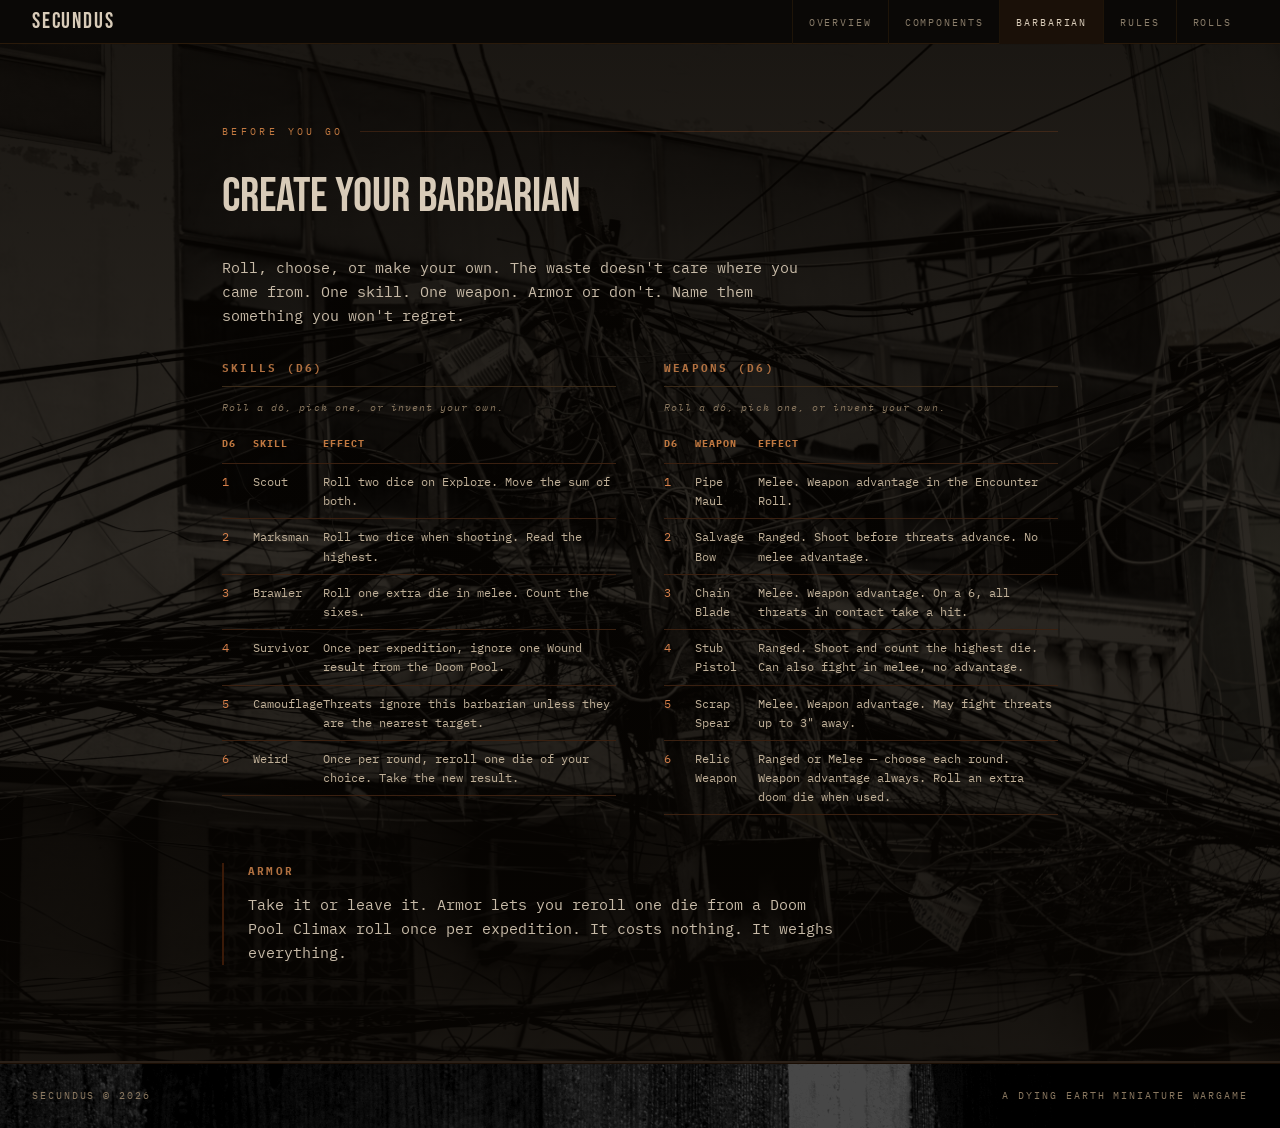
==== barbarian.html @ db655f40 "breakout sections" ====
<!DOCTYPE html>
<html lang="en">
<head>
  <meta charset="UTF-8">
  <meta name="viewport" content="width=device-width, initial-scale=1.0">
  <title>Secundus — Create Your Barbarian</title>
  <link rel="preconnect" href="https://fonts.googleapis.com">
  <link href="https://fonts.googleapis.com/css2?family=UnifrakturMaguntia&family=IBM+Plex+Mono:wght@400;700&family=Bebas+Neue&display=swap" rel="stylesheet">
  <link rel="stylesheet" href="style.css">
</head>
<body>

  <!-- ===================== NAV ===================== -->
  <nav id="main-nav">
    <a href="index.html" class="logo">Secundus</a>
    <button class="nav-toggle" aria-label="Toggle navigation" aria-expanded="false">
      <span></span><span></span><span></span>
    </button>
    <ul>
      <li><a href="index.html#overview">Overview</a></li>
      <li><a href="components.html">Components</a></li>
      <li><a href="barbarian.html" class="nav-active">Barbarian</a></li>
      <li><a href="rules.html">Rules</a></li>
      <li><a href="rolls.html">Rolls</a></li>
    </ul>
  </nav>
  <!-- =================== END NAV =================== -->

  <main>

    <!-- ===================== BARBARIAN ===================== -->
    <section id="barbarian">
      <div class="section-inner">
        <div class="section-label">Before You Go</div>
        <h2>Create Your Barbarian</h2>
        <p>Roll, choose, or make your own. The waste doesn't care where you came from. One skill. One weapon. Armor or don't. Name them something you won't regret.</p>

        <div class="barbarian-tables">

          <div class="barbarian-table-block">
            <h3>Skills (d6)</h3>
            <p class="table-instruction">Roll a d6, pick one, or invent your own.</p>
            <table class="ref-table">
              <thead><tr><th>d6</th><th>Skill</th><th>Effect</th></tr></thead>
              <tbody>
                <tr><td>1</td><td>Scout</td><td>Roll two dice on Explore. Move the sum of both.</td></tr>
                <tr><td>2</td><td>Marksman</td><td>Roll two dice when shooting. Read the highest.</td></tr>
                <tr><td>3</td><td>Brawler</td><td>Roll one extra die in melee. Count the sixes.</td></tr>
                <tr><td>4</td><td>Survivor</td><td>Once per expedition, ignore one Wound result from the Doom Pool.</td></tr>
                <tr><td>5</td><td>Camouflage</td><td>Threats ignore this barbarian unless they are the nearest target.</td></tr>
                <tr><td>6</td><td>Weird</td><td>Once per round, reroll one die of your choice. Take the new result.</td></tr>
              </tbody>
            </table>
          </div>

          <div class="barbarian-table-block">
            <h3>Weapons (d6)</h3>
            <p class="table-instruction">Roll a d6, pick one, or invent your own.</p>
            <table class="ref-table">
              <thead><tr><th>d6</th><th>Weapon</th><th>Effect</th></tr></thead>
              <tbody>
                <tr><td>1</td><td>Pipe Maul</td><td>Melee. Weapon advantage in the Encounter Roll.</td></tr>
                <tr><td>2</td><td>Salvage Bow</td><td>Ranged. Shoot before threats advance. No melee advantage.</td></tr>
                <tr><td>3</td><td>Chain Blade</td><td>Melee. Weapon advantage. On a 6, all threats in contact take a hit.</td></tr>
                <tr><td>4</td><td>Stub Pistol</td><td>Ranged. Shoot and count the highest die. Can also fight in melee, no advantage.</td></tr>
                <tr><td>5</td><td>Scrap Spear</td><td>Melee. Weapon advantage. May fight threats up to 3" away.</td></tr>
                <tr><td>6</td><td>Relic Weapon</td><td>Ranged or Melee — choose each round. Weapon advantage always. Roll an extra doom die when used.</td></tr>
              </tbody>
            </table>
          </div>

        </div>

        <div class="barbarian-armor">
          <h3>Armor</h3>
          <p>Take it or leave it. Armor lets you reroll one die from a Doom Pool Climax roll once per expedition. It costs nothing. It weighs everything.</p>
        </div>

      </div>
    </section>
    <!-- =================== END BARBARIAN =================== -->

  </main>

  <!-- ===================== FOOTER ===================== -->
  <footer>
    <span>Secundus &copy; 2026</span>
    <span>A Dying Earth Miniature Wargame</span>
  </footer>
  <!-- =================== END FOOTER =================== -->

  <script>
  (function () {
    const nav = document.getElementById('main-nav');
    const btn = nav.querySelector('.nav-toggle');
    btn.addEventListener('click', function () {
      const open = nav.classList.toggle('nav-open');
      btn.setAttribute('aria-expanded', open);
    });
    nav.querySelectorAll('a').forEach(function (a) {
      a.addEventListener('click', function () {
        nav.classList.remove('nav-open');
        btn.setAttribute('aria-expanded', 'false');
      });
    });
  })();
  </script>

</body>
</html>
---- style.css ----
*, *::before, *::after { box-sizing: border-box; margin: 0; padding: 0; }

:root {
  --black:  #0c0a08;
  --ash:    #1a1510;
  --parch:  #cfc4b0;
  --dim:    #8a7d6a;
  --rust:   #7a2e12;
  --blood:  #4a0e04;
  --bone:   #d8cbb8;
  --border: 2px solid #2a2018;
  --border-rust: 1px solid #3a2010;
}

html { scroll-behavior: smooth; }

body {
  background: #111008;
  color: var(--bone);
  font-family: 'IBM Plex Mono', monospace;
  font-size: 15px;
  line-height: 1.6;
}

/* ===================== NAV ===================== */
nav {
  position: fixed;
  top: 0;
  left: 0;
  right: 0;
  z-index: 100;
  background: #0a0806;
  color: var(--bone);
  display: flex;
  align-items: center;
  justify-content: space-between;
  padding: 0 2rem;
  height: 44px;
  border-bottom: 1px solid #2a1a0a;
}

nav .logo {
  font-family: 'Bebas Neue', cursive;
  font-size: 1.4rem;
  letter-spacing: 0.08em;
  color: var(--bone);
  text-decoration: none;
}

nav ul {
  list-style: none;
  display: flex;
  gap: 0;
}

nav ul li a {
  display: block;
  padding: 0 1rem;
  height: 44px;
  line-height: 44px;
  color: var(--dim);
  text-decoration: none;
  font-size: 0.65rem;
  letter-spacing: 0.18em;
  text-transform: uppercase;
  border-left: 1px solid #1e1408;
  transition: color 0.15s, background 0.15s;
}

nav ul li a:hover,
nav ul li a.nav-active {
  color: var(--bone);
  background: #1a1008;
}

/* Hamburger button — hidden on desktop */
.nav-toggle {
  display: none;
  flex-direction: column;
  justify-content: center;
  gap: 5px;
  width: 32px;
  height: 44px;
  background: none;
  border: none;
  cursor: pointer;
  padding: 0;
  z-index: 101;
}

.nav-toggle span {
  display: block;
  width: 22px;
  height: 1px;
  background: var(--dim);
  transition: transform 0.2s, opacity 0.2s, background 0.15s;
}

.nav-toggle:hover span { background: var(--bone); }

/* Animate to X when open */
nav.nav-open .nav-toggle span:nth-child(1) { transform: translateY(6px) rotate(45deg); }
nav.nav-open .nav-toggle span:nth-child(2) { opacity: 0; }
nav.nav-open .nav-toggle span:nth-child(3) { transform: translateY(-6px) rotate(-45deg); }

@media (max-width: 700px) {
  .nav-toggle { display: flex; }

  nav ul {
    display: none;
    flex-direction: column;
    position: fixed;
    top: 44px;
    left: 0;
    right: 0;
    background: #0a0806;
    border-bottom: 1px solid #2a1a0a;
    gap: 0;
  }

  nav.nav-open ul { display: flex; }

  nav ul li a {
    height: auto;
    line-height: 1;
    padding: 1rem 2rem;
    border-left: none;
    border-top: 1px solid #1e1408;
    font-size: 0.7rem;
  }
}
/* =================== END NAV =================== */

main { padding-top: 44px; }

section { border-bottom: var(--border); }

.section-inner {
  max-width: 900px;
  margin: 0 auto;
  padding: 5rem 2rem;
}

.section-label {
  font-size: 0.6rem;
  letter-spacing: 0.35em;
  text-transform: uppercase;
  color: var(--rust);
  margin-bottom: 2rem;
  display: flex;
  align-items: center;
  gap: 1rem;
}

.section-label::after {
  content: '';
  flex: 1;
  height: 1px;
  background: var(--rust);
  opacity: 0.3;
}

h2 {
  font-family: 'Bebas Neue', cursive;
  font-size: 3rem;
  font-weight: 400;
  line-height: 1.1;
  margin-bottom: 2rem;
  color: var(--bone);
}

h3 {
  font-size: 0.7rem;
  letter-spacing: 0.2em;
  text-transform: uppercase;
  margin: 2.5rem 0 0.75rem;
  padding-bottom: 0.5rem;
  border-bottom: 1px solid #3a2e20;
  color: #a89070;
}

p {
  max-width: 65ch;
  color: #c8bba8;
  margin-bottom: 1rem;
}

/* ===================== HERO ===================== */
@keyframes ember-pulse {
  0%   { text-shadow: 0 0 8px  rgba(100, 40, 10, 0.4),  0 0 30px rgba(70, 20, 5, 0.15); color: #9a7a58; }
  30%  { text-shadow: 0 0 22px rgba(140, 55, 15, 0.65), 0 0 70px rgba(90, 28, 6, 0.3),  0 0 130px rgba(110,35,8,0.12); color: #b89068; }
  55%  { text-shadow: 0 0 10px rgba(110, 45, 12, 0.45), 0 0 40px rgba(75, 22, 5, 0.2); color: #a07858; }
  80%  { text-shadow: 0 0 30px rgba(160, 65, 18, 0.7),  0 0 90px rgba(100, 32, 7, 0.35), 0 0 160px rgba(120,40,8,0.15); color: #c89a70; }
  100% { text-shadow: 0 0 8px  rgba(100, 40, 10, 0.4),  0 0 30px rgba(70, 20, 5, 0.15); color: #9a7a58; }
}

@keyframes veil-drift {
  0%   { transform: translateX(0)     translateY(0)     scale(1.05); opacity: 0.10; }
  33%  { transform: translateX(-1.5%) translateY(0.8%)  scale(1.08); opacity: 0.18; }
  66%  { transform: translateX(1.0%)  translateY(-0.4%) scale(1.06); opacity: 0.13; }
  100% { transform: translateX(0)     translateY(0)     scale(1.05); opacity: 0.10; }
}

@keyframes horizon-breathe {
  0%, 100% { opacity: 0.5; }
  40%       { opacity: 0.85; }
  70%       { opacity: 0.6; }
}

@keyframes scanline {
  0%   { transform: translateY(-100%); }
  100% { transform: translateY(100vh); }
}

#hero {
  background: #050303;
  color: var(--bone);
  min-height: 100vh;
  display: flex;
  align-items: center;
  position: relative;
  overflow: hidden;
}

/* Background image — grimdark processed */
.hero-bg {
  position: absolute;
  inset: 0;
  background-image: url('brutalisms.jpg');
  background-size: cover;
  background-position: center 30%;
  filter:
    grayscale(0.88)
    contrast(1.35)
    brightness(0.28)
    sepia(0.55);
  z-index: 0;
}

/* Colour tint layer — deep ox-blood */
.hero-bg::after {
  content: '';
  position: absolute;
  inset: 0;
  background: rgba(55, 8, 2, 0.55);
  mix-blend-mode: multiply;
}

/* Hard vignette */
.hero-bg::before {
  content: '';
  position: absolute;
  inset: 0;
  background: radial-gradient(
    ellipse 85% 80% at 42% 38%,
    transparent 30%,
    rgba(3, 1, 1, 0.6) 65%,
    rgba(2, 0, 0, 0.96) 100%
  );
  z-index: 1;
}

/* SVG grain noise overlay */
#hero::after {
  content: '';
  position: absolute;
  inset: -20%;
  background-image: url("data:image/svg+xml,%3Csvg xmlns='http://www.w3.org/2000/svg' width='260' height='260'%3E%3Cfilter id='n'%3E%3CfeTurbulence type='fractalNoise' baseFrequency='0.68' numOctaves='4' stitchTiles='stitch'/%3E%3C/filter%3E%3Crect width='260' height='260' filter='url(%23n)' opacity='1'/%3E%3C/svg%3E");
  background-size: 220px 220px;
  opacity: 0.18;
  pointer-events: none;
  animation: veil-drift 22s ease-in-out infinite;
  z-index: 2;
}

/* Scanline sweep */
#hero .hero-scanline {
  position: absolute;
  left: 0; right: 0;
  height: 120px;
  background: linear-gradient(to bottom,
    transparent 0%,
    rgba(180, 100, 30, 0.04) 40%,
    rgba(180, 100, 30, 0.07) 50%,
    rgba(180, 100, 30, 0.04) 60%,
    transparent 100%);
  pointer-events: none;
  animation: scanline 18s linear infinite;
  z-index: 5;
}

/* Smoldering horizon glow */
.hero-horizon {
  position: absolute;
  bottom: 0;
  left: 0;
  right: 0;
  height: 55%;
  background: radial-gradient(ellipse 75% 60% at 50% 100%,
    rgba(80, 14, 3, 0.85) 0%,
    rgba(40, 6, 1, 0.55) 45%,
    transparent 75%);
  pointer-events: none;
  animation: horizon-breathe 9s ease-in-out infinite;
  z-index: 1;
}

/* Large ghostly II watermark */
#hero .section-inner::before {
  content: 'II';
  position: absolute;
  right: -0.05em;
  top: 50%;
  transform: translateY(-50%);
  font-family: 'Bebas Neue', cursive;
  font-size: 42vw;
  color: transparent;
  -webkit-text-stroke: 1px rgba(140, 80, 30, 0.08);
  line-height: 1;
  pointer-events: none;
  user-select: none;
  z-index: 0;
}

/* Canvas for ash motes + dither */
#hero-canvas {
  position: absolute;
  inset: 0;
  width: 100%;
  height: 100%;
  pointer-events: none;
  image-rendering: pixelated;
  z-index: 3;
}

#hero .section-inner {
  position: relative;
  z-index: 4;
}

#hero .section-label {
  color: rgba(160, 100, 50, 0.7);
  letter-spacing: 0.35em;
}
#hero .section-label::after { background: rgba(140, 80, 30, 0.35); }

#hero h1 {
  font-family: 'Bebas Neue', cursive;
  font-size: clamp(4rem, 14vw, 11rem);
  font-weight: 400;
  line-height: 0.9;
  color: #d4b896;
  margin-bottom: 2rem;
  animation: ember-pulse 11s cubic-bezier(0.45, 0.05, 0.55, 0.95) infinite;
}

#hero .tagline {
  font-size: 0.8rem;
  letter-spacing: 0.2em;
  text-transform: uppercase;
  color: rgba(200, 165, 120, 0.85);
  max-width: 40ch;
  line-height: 2;
}

#hero .meta {
  display: flex;
  gap: 0;
  margin-top: 3rem;
  border: 1px solid rgba(120, 70, 30, 0.4);
  width: fit-content;
  background: rgba(0, 0, 0, 0.35);
}

#hero .meta-item {
  padding: 0.75rem 1.5rem;
  border-right: 1px solid rgba(120, 70, 30, 0.4);
  font-size: 0.65rem;
  letter-spacing: 0.15em;
  text-transform: uppercase;
  color: rgba(190, 155, 110, 0.9);
}

#hero .meta-item:last-child { border-right: none; }

#hero .meta-item strong {
  display: block;
  color: #c8a87a;
  font-size: 1rem;
  letter-spacing: 0;
  margin-bottom: 0.2rem;
}
/* =================== END HERO =================== */

/* ===================== OVERVIEW ===================== */
#overview {
  background: #0e0b08;
  position: relative;
}

#overview::before {
  content: '';
  position: absolute;
  inset: 0;
  background-image: url('1.jpg');
  background-size: cover;
  background-position: center 50%;
  filter: grayscale(0.7) contrast(1.2) brightness(0.5) sepia(0.35);
  z-index: 0;
}

#overview::after {
  content: '';
  position: absolute;
  inset: 0;
  background: linear-gradient(
    to right,
    rgba(8, 5, 2, 0.78) 0%,
    rgba(8, 5, 2, 0.55) 50%,
    rgba(8, 5, 2, 0.72) 100%
  );
  z-index: 1;
}

#overview .section-inner {
  display: grid;
  grid-template-columns: 1fr 1fr;
  gap: 4rem;
  align-items: start;
  position: relative;
  z-index: 2;
}

#overview .overview-left h2 { font-size: 2.5rem; }
#overview .overview-right p { max-width: 100%; }
/* =================== END OVERVIEW =================== */

/* ===================== COMPONENTS ===================== */
#components {
  background: #060402;
  position: relative;
}

#components::before {
  content: '';
  position: absolute;
  inset: 0;
  background-image: url('2.jpg');
  background-size: cover;
  background-position: center 35%;
  filter: grayscale(0.7) contrast(1.2) brightness(0.4) sepia(0.35);
  z-index: 0;
}

#components::after {
  content: '';
  position: absolute;
  inset: 0;
  background: rgba(6, 3, 1, 0.72);
  z-index: 1;
}

#components .section-inner {
  position: relative;
  z-index: 2;
}

#components .section-label { color: #b07848; }
#components .section-label::after { background: #7a4a20; }
#components h2 { color: var(--bone); }
#components h3 { color: #a07850; border-color: #3a2a18; }
#components p { color: #c8bba8; }

.component-grid {
  display: grid;
  grid-template-columns: repeat(3, 1fr);
  gap: 0;
  border: 1px solid #2a1a0a;
  margin-top: 2rem;
}

.component-item {
  padding: 1.5rem;
  border-right: 1px solid #2a1a0a;
  border-bottom: 1px solid #2a1a0a;
}

.component-item:nth-child(3n) { border-right: none; }

.component-item .qty {
  font-size: 2rem;
  font-family: 'Bebas Neue', cursive;
  color: var(--rust);
  display: block;
  line-height: 1;
  margin-bottom: 0.5rem;
}

.component-item .name {
  font-size: 0.65rem;
  letter-spacing: 0.15em;
  text-transform: uppercase;
  color: #a89878;
}
/* =================== END COMPONENTS =================== */

/* ===================== BARBARIAN ===================== */
#barbarian {
  background: #0a0704;
  position: relative;
}

#barbarian::before {
  content: '';
  position: absolute;
  inset: 0;
  background-image: url('6.jpg');
  background-size: cover;
  background-position: center 40%;
  filter: grayscale(0.8) contrast(1.15) brightness(0.38) sepia(0.35);
  z-index: 0;
}

#barbarian::after {
  content: '';
  position: absolute;
  inset: 0;
  background: linear-gradient(
    to bottom,
    rgba(8, 5, 2, 0.82) 0%,
    rgba(8, 5, 2, 0.65) 50%,
    rgba(8, 5, 2, 0.82) 100%
  );
  z-index: 1;
}

#barbarian .section-inner {
  position: relative;
  z-index: 2;
}

#barbarian .section-label { color: #c07840; }
#barbarian .section-label::after { background: #8a4820; }
#barbarian h2 { color: var(--bone); }
#barbarian h3 { color: #b07040; border-color: #3a2a18; }
#barbarian p { color: #c8bba8; }

.table-instruction {
  font-size: 0.65rem;
  letter-spacing: 0.1em;
  color: #8a7860 !important;
  margin-bottom: 0.75rem;
  font-style: italic;
}

.barbarian-tables {
  display: grid;
  grid-template-columns: 1fr 1fr;
  gap: 3rem;
  margin-top: 2rem;
}

.barbarian-table-block h3 {
  margin-top: 0;
}

.barbarian-armor {
  margin-top: 3rem;
  border-left: 2px solid #3a1a08;
  padding-left: 1.5rem;
}

.barbarian-armor h3 {
  margin-top: 0;
  border: none;
  padding: 0;
}

@media (max-width: 700px) {
  .barbarian-tables { grid-template-columns: 1fr; }
}
/* =================== END BARBARIAN =================== */

/* ===================== RULES ===================== */
#rules {
  background: #080604;
  position: relative;
}

#rules::before {
  content: '';
  position: absolute;
  inset: 0;
  background-image: url('3.jpg');
  background-size: cover;
  background-position: center 50%;
  filter: grayscale(0.5) contrast(1.2) brightness(0.38) sepia(0.2);
  z-index: 0;
}

#rules::after {
  content: '';
  position: absolute;
  inset: 0;
  background: linear-gradient(
    to bottom,
    rgba(6, 4, 2, 0.80) 0%,
    rgba(6, 4, 2, 0.60) 40%,
    rgba(6, 4, 2, 0.80) 100%
  );
  z-index: 1;
}

#rules .section-inner {
  position: relative;
  z-index: 2;
}

#rules .rule-block {
  border-left: 2px solid #3a1a08;
  padding-left: 1.5rem;
  margin-bottom: 2rem;
}

#rules .rule-block h3 {
  border: none;
  margin-top: 0;
  font-size: 0.7rem;
  letter-spacing: 0.2em;
  margin-bottom: 0.5rem;
  padding: 0;
  color: #c87840;
}

#rules .rule-block p { max-width: 100%; }

.roll-link {
  display: inline-block;
  margin-top: 0.5rem;
  font-size: 0.6rem;
  letter-spacing: 0.2em;
  text-transform: uppercase;
  color: #c87840;
  text-decoration: none;
  border-bottom: 1px solid #3a1a08;
  padding-bottom: 1px;
  transition: color 0.15s, border-color 0.15s;
}

.roll-link:hover {
  color: var(--bone);
  border-color: #8a4820;
}

.roll-note .roll-link,
.roll-when .roll-link {
  font-size: inherit;
  letter-spacing: inherit;
  text-transform: none;
  color: #c87840;
  border-bottom-color: #3a1a08;
}

.roll-note .roll-link:hover,
.roll-when .roll-link:hover {
  color: var(--bone);
  border-bottom-color: #8a4820;
}
/* =================== END RULES =================== */

/* ===================== QUICK REFERENCE ===================== */
#quickref {
  background: #060402;
  border-top: 1px solid #3a1a08;
  position: relative;
}

#quickref::before {
  content: '';
  position: absolute;
  inset: 0;
  background-image: url('4.jpg');
  background-size: cover;
  background-position: center 50%;
  filter: grayscale(0.8) contrast(1.15) brightness(0.4) sepia(0.3);
  z-index: 0;
}

#quickref::after {
  content: '';
  position: absolute;
  inset: 0;
  background: rgba(5, 3, 1, 0.75);
  z-index: 1;
}

#quickref .section-inner {
  position: relative;
  z-index: 2;
}

#quickref .section-label { color: #c07840; }
#quickref .section-label::after { background: #8a4820; opacity: 1; }
#quickref h2 { color: var(--bone); }
#quickref h3 { color: #b87040; border-color: #3a2010; }
#quickref p { color: #c8bba8; }

.ref-grid {
  display: grid;
  grid-template-columns: 1fr 1fr;
  gap: 3rem;
  margin-top: 2rem;
}

.ref-table {
  width: 100%;
  border-collapse: collapse;
  font-size: 0.75rem;
}

.ref-table th, .ref-table td {
  padding: 0.5rem 0;
  text-align: left;
  border-bottom: 1px solid #3a2010;
  vertical-align: top;
  color: #c0b098;
}

.ref-table th {
  letter-spacing: 0.1em;
  text-transform: uppercase;
  font-size: 0.6rem;
  color: #c07840;
  padding-bottom: 0.75rem;
}

.ref-table td:first-child {
  color: #d8804a;
  padding-right: 1.5rem;
  white-space: nowrap;
}
/* =================== END QUICK REFERENCE =================== */

/* ===================== FOOTER ===================== */
footer {
  position: relative;
  color: #8a7860;
  padding: 1.5rem 2rem;
  font-size: 0.6rem;
  letter-spacing: 0.2em;
  text-transform: uppercase;
  display: flex;
  justify-content: space-between;
  align-items: center;
  border-top: 1px solid #1a0e04;
  overflow: hidden;
}

footer::before {
  content: '';
  position: absolute;
  inset: 0;
  background-image: url('5.jpg');
  background-size: cover;
  background-position: center 60%;
  filter: grayscale(1) contrast(1.3) brightness(0.28);
  z-index: 0;
}

footer span {
  position: relative;
  z-index: 1;
}
/* =================== END FOOTER =================== */

/* ===================== ROLLS ENCYCLOPEDIA ===================== */
#rolls-hero {
  background: #080503;
  position: relative;
  border-bottom: var(--border);
}

#rolls-hero::before {
  content: '';
  position: absolute;
  inset: 0;
  background-image: url('6.jpg');
  background-size: cover;
  background-position: center 30%;
  filter: grayscale(0.75) contrast(1.15) brightness(0.35) sepia(0.3);
  z-index: 0;
}

#rolls-hero::after {
  content: '';
  position: absolute;
  inset: 0;
  background: linear-gradient(
    to bottom,
    rgba(6, 4, 2, 0.85) 0%,
    rgba(6, 4, 2, 0.60) 60%,
    rgba(6, 4, 2, 0.85) 100%
  );
  z-index: 1;
}

#rolls-hero .section-inner {
  position: relative;
  z-index: 2;
  padding: 4rem 2rem;
}

#rolls-hero .section-label { color: #c07840; }
#rolls-hero .section-label::after { background: #8a4820; }
#rolls-hero h2 { color: var(--bone); margin-bottom: 1rem; }
#rolls-hero p { color: #c8bba8; }

/* Roll entries container */
#roll-entries {
  background: #0a0704;
  position: relative;
}

#roll-entries::before {
  content: '';
  position: absolute;
  inset: 0;
  background-image: url('4.jpg');
  background-size: cover;
  background-position: center 50%;
  filter: grayscale(0.85) contrast(1.1) brightness(0.2) sepia(0.3);
  z-index: 0;
}

#roll-entries::after {
  content: '';
  position: absolute;
  inset: 0;
  background: rgba(6, 4, 1, 0.88);
  z-index: 1;
}

#roll-entries .section-inner {
  position: relative;
  z-index: 2;
  max-width: 900px;
  margin: 0 auto;
  padding: 4rem 2rem;
  display: flex;
  flex-direction: column;
  gap: 0;
}

/* Individual roll entry card */
.roll-entry {
  border: 1px solid #2a1a0a;
  border-bottom: none;
  background: rgba(8, 5, 2, 0.6);
}

.roll-entry:last-child {
  border-bottom: 1px solid #2a1a0a;
}

.roll-entry-header {
  padding: 1.5rem 2rem 1.25rem;
  border-bottom: 1px solid #2a1a0a;
  display: flex;
  align-items: baseline;
  gap: 1.25rem;
  flex-wrap: wrap;
}

.roll-phase-tag {
  font-size: 0.55rem;
  letter-spacing: 0.25em;
  text-transform: uppercase;
  color: #d8804a;
  border: 1px solid #3a1a08;
  padding: 0.25rem 0.6rem;
  white-space: nowrap;
  flex-shrink: 0;
}

.roll-name {
  font-family: 'Bebas Neue', cursive;
  font-size: 1.8rem;
  font-weight: 400;
  color: var(--bone);
  line-height: 1;
  margin: 0;
}

.roll-when {
  font-size: 0.6rem;
  letter-spacing: 0.1em;
  color: #7a6a55;
  font-style: italic;
  flex-basis: 100%;
  margin-top: -0.5rem;
}

.roll-entry-body {
  padding: 1.5rem 2rem 2rem;
  display: flex;
  flex-direction: column;
  gap: 1.5rem;
}

.roll-dice-block,
.roll-result-block {
  display: flex;
  flex-direction: column;
  gap: 0.75rem;
}

.roll-dice-label {
  font-size: 0.58rem;
  letter-spacing: 0.28em;
  text-transform: uppercase;
  color: #c07840;
  padding-bottom: 0.5rem;
  border-bottom: 1px solid #2a1a0a;
}

.roll-dice-list {
  list-style: none;
  display: flex;
  flex-direction: column;
  gap: 0.5rem;
  padding: 0;
  margin: 0;
}

.roll-dice-list li {
  font-size: 0.75rem;
  color: #c0b098;
  display: flex;
  align-items: baseline;
  gap: 0.6rem;
  line-height: 1.5;
}

/* Dice tag pills */
.dice-tag {
  display: inline-block;
  font-size: 0.52rem;
  letter-spacing: 0.15em;
  text-transform: uppercase;
  padding: 0.15rem 0.5rem;
  white-space: nowrap;
  flex-shrink: 0;
}

.dice-tag.always  { background: #1e1208; color: #c8a070; border: 1px solid #3a2010; }
.dice-tag.skill   { background: #0e1408; color: #80a060; border: 1px solid #203010; }
.dice-tag.doom    { background: #1e0808; color: #c05040; border: 1px solid #3a1010; }
.dice-tag.wound   { background: #1a0a0a; color: #a04040; border: 1px solid #3a1010; }

.roll-result-block p {
  font-size: 0.8rem;
  color: #c0b098;
  max-width: 100%;
  margin: 0;
}

.roll-result-block strong {
  color: var(--bone);
}

.roll-result-block .ref-table {
  margin-top: 0.25rem;
}

.roll-note {
  font-size: 0.7rem;
  color: #7a6a55;
  font-style: italic;
  border-left: 2px solid #3a1a08;
  padding-left: 1rem;
  line-height: 1.7;
}

@media (max-width: 700px) {
  .roll-entry-header { gap: 0.75rem; }
  .roll-name { font-size: 1.5rem; }
  .roll-entry-body { padding: 1.25rem 1.25rem 1.5rem; }
  .roll-entry-header { padding: 1.25rem 1.25rem 1rem; }
}
/* =================== END ROLLS ENCYCLOPEDIA =================== */

/* ===================== RULES FLOWCHART ===================== */
#rules-hero {
  background: #080604;
  position: relative;
  border-bottom: var(--border);
}

#rules-hero::before {
  content: '';
  position: absolute;
  inset: 0;
  background-image: url('3.jpg');
  background-size: cover;
  background-position: center 50%;
  filter: grayscale(0.5) contrast(1.2) brightness(0.38) sepia(0.2);
  z-index: 0;
}

#rules-hero::after {
  content: '';
  position: absolute;
  inset: 0;
  background: linear-gradient(to bottom, rgba(6,4,2,0.85) 0%, rgba(6,4,2,0.6) 60%, rgba(6,4,2,0.85) 100%);
  z-index: 1;
}

#rules-hero .section-inner {
  position: relative;
  z-index: 2;
  padding: 4rem 2rem;
}

#rules-hero .section-label { color: #c07840; }
#rules-hero .section-label::after { background: #8a4820; }
#rules-hero h2 { color: var(--bone); margin-bottom: 1rem; }
#rules-hero p { color: #c8bba8; }

/* Flow section */
#rules-flow {
  background: #0a0704;
  position: relative;
}

#rules-flow::before {
  content: '';
  position: absolute;
  inset: 0;
  background-image: url('3.jpg');
  background-size: cover;
  background-position: center 70%;
  filter: grayscale(0.6) contrast(1.1) brightness(0.22) sepia(0.2);
  z-index: 0;
}

#rules-flow::after {
  content: '';
  position: absolute;
  inset: 0;
  background: rgba(6, 4, 1, 0.88);
  z-index: 1;
}

#rules-flow .section-inner {
  position: relative;
  z-index: 2;
  display: flex;
  flex-direction: column;
  align-items: stretch;
  padding: 3rem 2rem;
  max-width: 700px;
}

/* Flow start/end caps */
.flow-start,
.flow-loop {
  text-align: center;
  font-size: 0.65rem;
  letter-spacing: 0.15em;
  text-transform: uppercase;
  color: #7a6a55;
  border: 1px solid #2a1a0a;
  padding: 0.75rem 1.5rem;
  background: rgba(6, 4, 1, 0.7);
}

.flow-loop {
  color: #c8bba8;
  border-color: #3a1a08;
}

.flow-loop strong { color: var(--bone); }

/* Connector arrow */
.flow-arrow {
  text-align: center;
  color: #3a2010;
  font-size: 1.2rem;
  line-height: 1;
  padding: 0.1rem 0;
  user-select: none;
}

/* Phase card */
.flow-phase {
  border: 1px solid #2a1a0a;
  background: rgba(8, 5, 2, 0.75);
  display: flex;
  flex-direction: column;
}

.flow-phase--climax {
  border-color: #5a1a08;
  background: rgba(20, 5, 2, 0.85);
}

.flow-phase-header {
  display: flex;
  align-items: baseline;
  gap: 1rem;
  padding: 1rem 1.5rem 0.85rem;
  border-bottom: 1px solid #2a1a0a;
  flex-wrap: wrap;
}

.flow-phase--climax .flow-phase-header {
  border-color: #4a1a08;
}

.flow-phase-num {
  font-family: 'Bebas Neue', cursive;
  font-size: 1.6rem;
  color: #d8804a;
  line-height: 1;
  flex-shrink: 0;
}

.flow-phase--climax .flow-phase-num {
  color: #e85030;
}

.flow-phase-title {
  font-family: 'Bebas Neue', cursive;
  font-size: 1.4rem;
  color: var(--bone);
  line-height: 1;
}

.flow-phase-who {
  font-size: 0.58rem;
  letter-spacing: 0.12em;
  color: #7a6a55;
  font-style: italic;
  flex-basis: 100%;
  margin-top: -0.25rem;
}

.flow-phase-body {
  padding: 1rem 1.5rem 0.5rem;
  display: flex;
  flex-direction: column;
  gap: 0.75rem;
}

.flow-phase-body p {
  font-size: 0.78rem;
  color: #c0b098;
  max-width: 100%;
  margin: 0;
}

.flow-phase-body strong { color: var(--bone); }

.flow-phase > .roll-link {
  margin: 0 1.5rem 1rem;
  align-self: flex-start;
}

/* Outcome pills */
.flow-outcomes {
  display: flex;
  flex-direction: column;
  gap: 0.3rem;
}

.flow-outcome {
  font-size: 0.65rem;
  letter-spacing: 0.08em;
  padding: 0.3rem 0.75rem;
  border-left: 2px solid;
}

.flow-outcome.good    { color: #80a868; border-color: #406030; background: rgba(30, 50, 15, 0.4); }
.flow-outcome.mixed   { color: #c8a050; border-color: #6a5020; background: rgba(40, 30, 5, 0.4); }
.flow-outcome.bad     { color: #c05040; border-color: #5a1808; background: rgba(40, 10, 5, 0.4); }
.flow-outcome.neutral { color: #8a7a65; border-color: #3a2a18; background: rgba(20, 15, 8, 0.4); }

/* Rules notes section */
#rules-notes {
  background: #080604;
  position: relative;
}

#rules-notes::before {
  content: '';
  position: absolute;
  inset: 0;
  background-image: url('4.jpg');
  background-size: cover;
  background-position: center 50%;
  filter: grayscale(0.8) contrast(1.15) brightness(0.25) sepia(0.3);
  z-index: 0;
}

#rules-notes::after {
  content: '';
  position: absolute;
  inset: 0;
  background: rgba(5, 3, 1, 0.82);
  z-index: 1;
}

#rules-notes .section-inner {
  position: relative;
  z-index: 2;
}

.rules-note-grid {
  display: grid;
  grid-template-columns: 1fr 1fr;
  gap: 2.5rem 3rem;
  margin-top: 1rem;
}

.rules-note-block h3 {
  margin-top: 0;
  color: #b07040;
  border-color: #3a2010;
}

.rules-note-block p {
  max-width: 100%;
  color: #c8bba8;
  font-size: 0.78rem;
}

.rules-note-block .roll-link {
  margin-top: 0.5rem;
}

@media (max-width: 700px) {
  .rules-note-grid { grid-template-columns: 1fr; gap: 2rem; }
  .flow-phase-header { gap: 0.6rem; }
  .flow-phase-body { padding: 0.75rem 1rem 0.5rem; }
  .flow-phase > .roll-link { margin: 0 1rem 0.75rem; }
  .flow-phase-header { padding: 0.75rem 1rem 0.7rem; }
}
/* =================== END RULES FLOWCHART =================== */

@media (max-width: 700px) {
  #overview .section-inner { grid-template-columns: 1fr; gap: 2rem; }
  .component-grid { grid-template-columns: 1fr 1fr; }
  .component-item:nth-child(3n) { border-right: 1px solid #2a1a0a; }
  .component-item:nth-child(2n) { border-right: none; }
  .ref-grid { grid-template-columns: 1fr; }
  h2 { font-size: 2.2rem; }
}
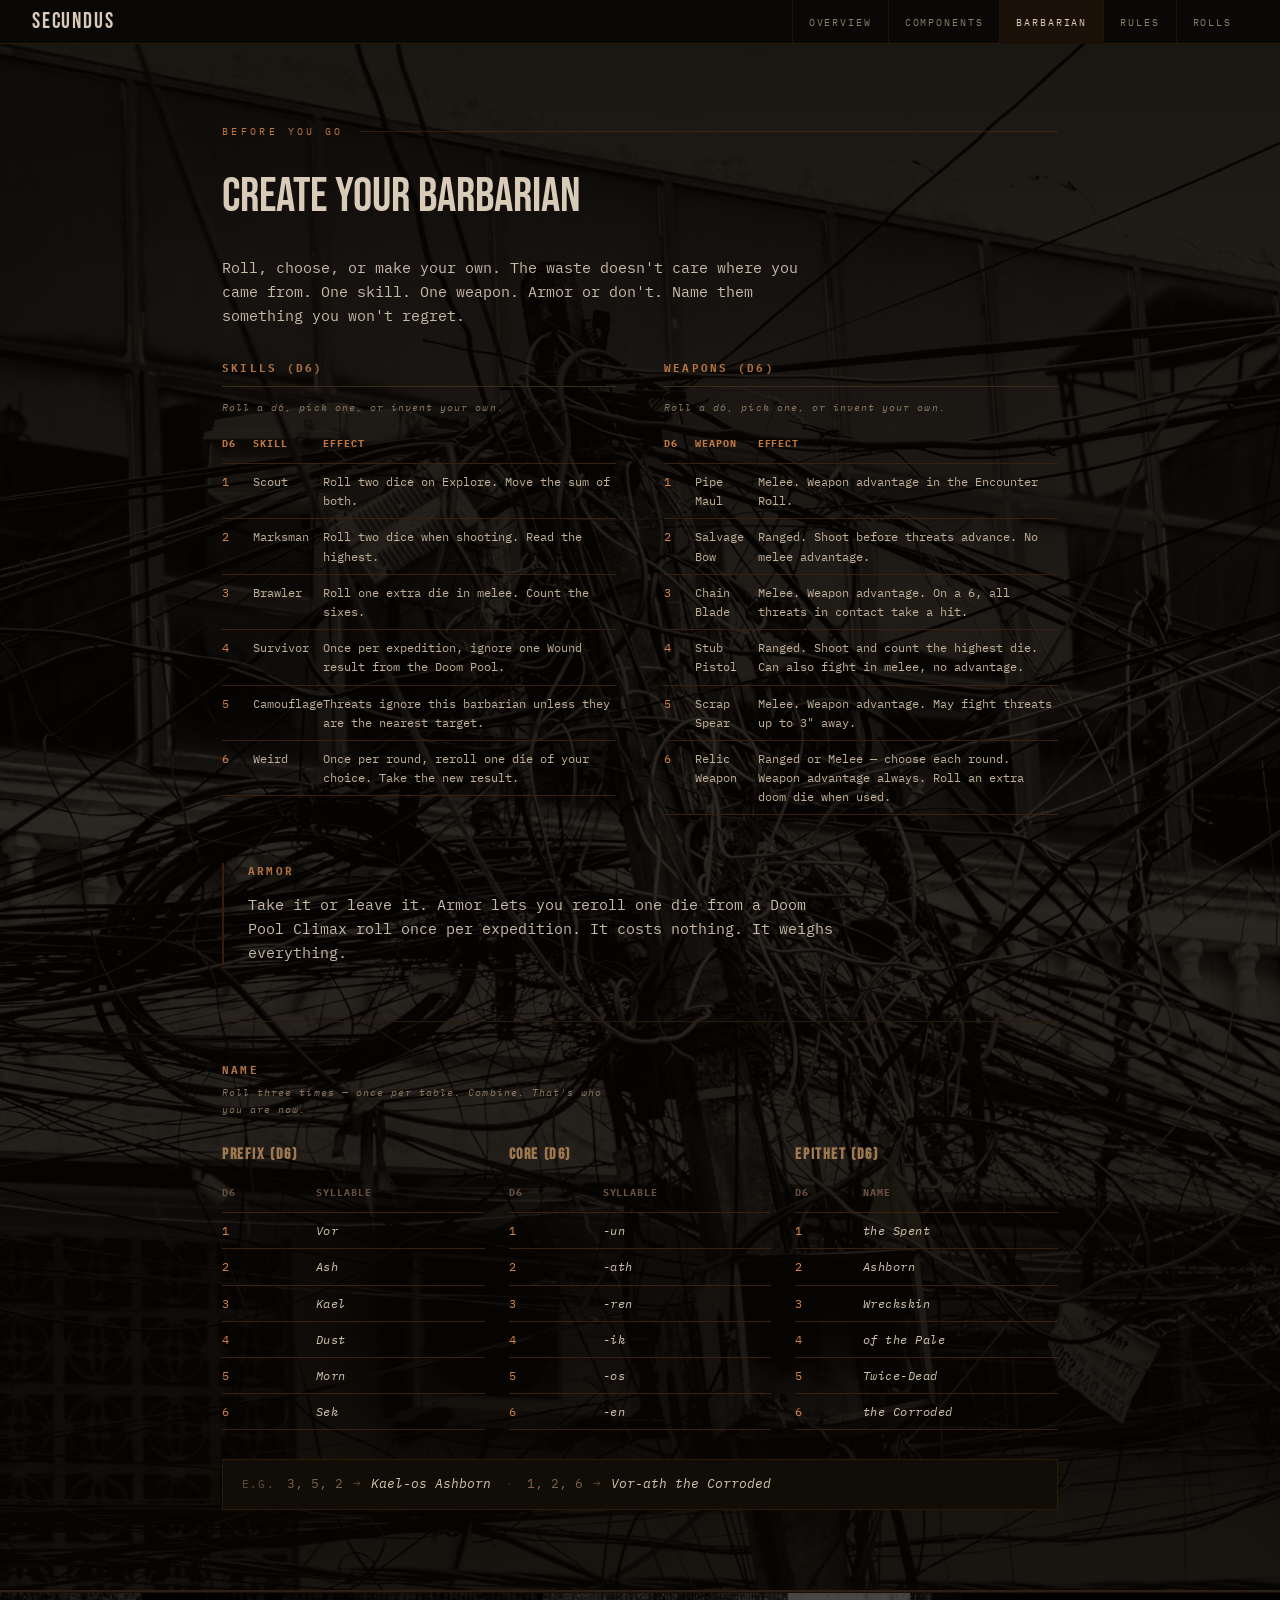
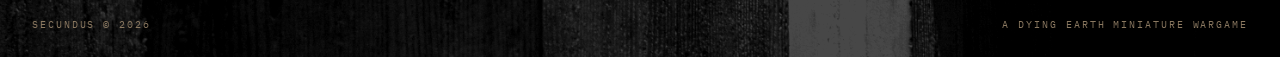
==== commit 0f243e0e: "name gen" ====
--- a/barbarian.html
+++ b/barbarian.html
@@ -76,6 +76,74 @@
           <p>Take it or leave it. Armor lets you reroll one die from a Doom Pool Climax roll once per expedition. It costs nothing. It weighs everything.</p>
         </div>
 
+        <!-- ===================== NAME GENERATOR ===================== -->
+        <div class="name-generator">
+          <h3>Name</h3>
+          <p class="table-instruction">Roll three times — once per table. Combine. That's who you are now.</p>
+
+          <div class="name-tables">
+
+            <div class="name-table-block">
+              <h4>Prefix (d6)</h4>
+              <table class="ref-table">
+                <thead><tr><th>d6</th><th>Syllable</th></tr></thead>
+                <tbody>
+                  <tr><td>1</td><td>Vor</td></tr>
+                  <tr><td>2</td><td>Ash</td></tr>
+                  <tr><td>3</td><td>Kael</td></tr>
+                  <tr><td>4</td><td>Dust</td></tr>
+                  <tr><td>5</td><td>Morn</td></tr>
+                  <tr><td>6</td><td>Sek</td></tr>
+                </tbody>
+              </table>
+            </div>
+
+            <div class="name-table-block">
+              <h4>Core (d6)</h4>
+              <table class="ref-table">
+                <thead><tr><th>d6</th><th>Syllable</th></tr></thead>
+                <tbody>
+                  <tr><td>1</td><td>-un</td></tr>
+                  <tr><td>2</td><td>-ath</td></tr>
+                  <tr><td>3</td><td>-ren</td></tr>
+                  <tr><td>4</td><td>-ik</td></tr>
+                  <tr><td>5</td><td>-os</td></tr>
+                  <tr><td>6</td><td>-en</td></tr>
+                </tbody>
+              </table>
+            </div>
+
+            <div class="name-table-block">
+              <h4>Epithet (d6)</h4>
+              <table class="ref-table">
+                <thead><tr><th>d6</th><th>Name</th></tr></thead>
+                <tbody>
+                  <tr><td>1</td><td>the Spent</td></tr>
+                  <tr><td>2</td><td>Ashborn</td></tr>
+                  <tr><td>3</td><td>Wreckskin</td></tr>
+                  <tr><td>4</td><td>of the Pale</td></tr>
+                  <tr><td>5</td><td>Twice-Dead</td></tr>
+                  <tr><td>6</td><td>the Corroded</td></tr>
+                </tbody>
+              </table>
+            </div>
+
+          </div>
+
+          <div class="name-example">
+            <span class="name-example-label">e.g.</span>
+            <span class="name-example-roll">3, 5, 2</span>
+            <span class="name-example-arrow">→</span>
+            <span class="name-example-result">Kael-os Ashborn</span>
+            <span class="name-example-sep">·</span>
+            <span class="name-example-roll">1, 2, 6</span>
+            <span class="name-example-arrow">→</span>
+            <span class="name-example-result">Vor-ath the Corroded</span>
+          </div>
+
+        </div>
+        <!-- =================== END NAME GENERATOR =================== -->
+
       </div>
     </section>
     <!-- =================== END BARBARIAN =================== -->
--- a/style.css
+++ b/style.css
@@ -576,8 +576,87 @@
   padding: 0;
 }
 
+/* --- Name Generator --- */
+.name-generator {
+  margin-top: 3.5rem;
+  padding-top: 2.5rem;
+  border-top: 1px solid #2a1a0a;
+}
+
+.name-generator h3 {
+  border: none;
+  padding: 0;
+  margin-top: 0;
+  margin-bottom: 0.25rem;
+}
+
+.name-tables {
+  display: grid;
+  grid-template-columns: repeat(3, 1fr);
+  gap: 1.5rem;
+  margin-top: 1.5rem;
+}
+
+.name-table-block h4 {
+  font-family: 'Bebas Neue', sans-serif;
+  font-size: 1rem;
+  letter-spacing: 0.1em;
+  color: #a07850;
+  margin: 0 0 0.6rem 0;
+  padding: 0;
+  border: none;
+  text-transform: uppercase;
+}
+
+.name-table-block .ref-table th { color: #6a5040; }
+.name-table-block .ref-table td:last-child {
+  font-style: italic;
+  color: #d0c4b0;
+  letter-spacing: 0.04em;
+}
+
+.name-example {
+  display: flex;
+  flex-wrap: wrap;
+  align-items: center;
+  gap: 0.4rem 0.6rem;
+  margin-top: 1.8rem;
+  padding: 0.9rem 1.2rem;
+  background: #100c06;
+  border: 1px solid #2a1a0a;
+  font-family: 'IBM Plex Mono', monospace;
+  font-size: 0.8rem;
+}
+
+.name-example-label {
+  color: #5a4a38;
+  text-transform: uppercase;
+  letter-spacing: 0.1em;
+  font-size: 0.7rem;
+  margin-right: 0.2rem;
+}
+
+.name-example-roll {
+  color: #806050;
+}
+
+.name-example-arrow {
+  color: #5a4030;
+}
+
+.name-example-result {
+  color: #d4c8b0;
+  font-style: italic;
+}
+
+.name-example-sep {
+  color: #3a2a1a;
+  margin: 0 0.3rem;
+}
+
 @media (max-width: 700px) {
   .barbarian-tables { grid-template-columns: 1fr; }
+  .name-tables { grid-template-columns: 1fr; gap: 1.2rem; }
 }
 /* =================== END BARBARIAN =================== */
 
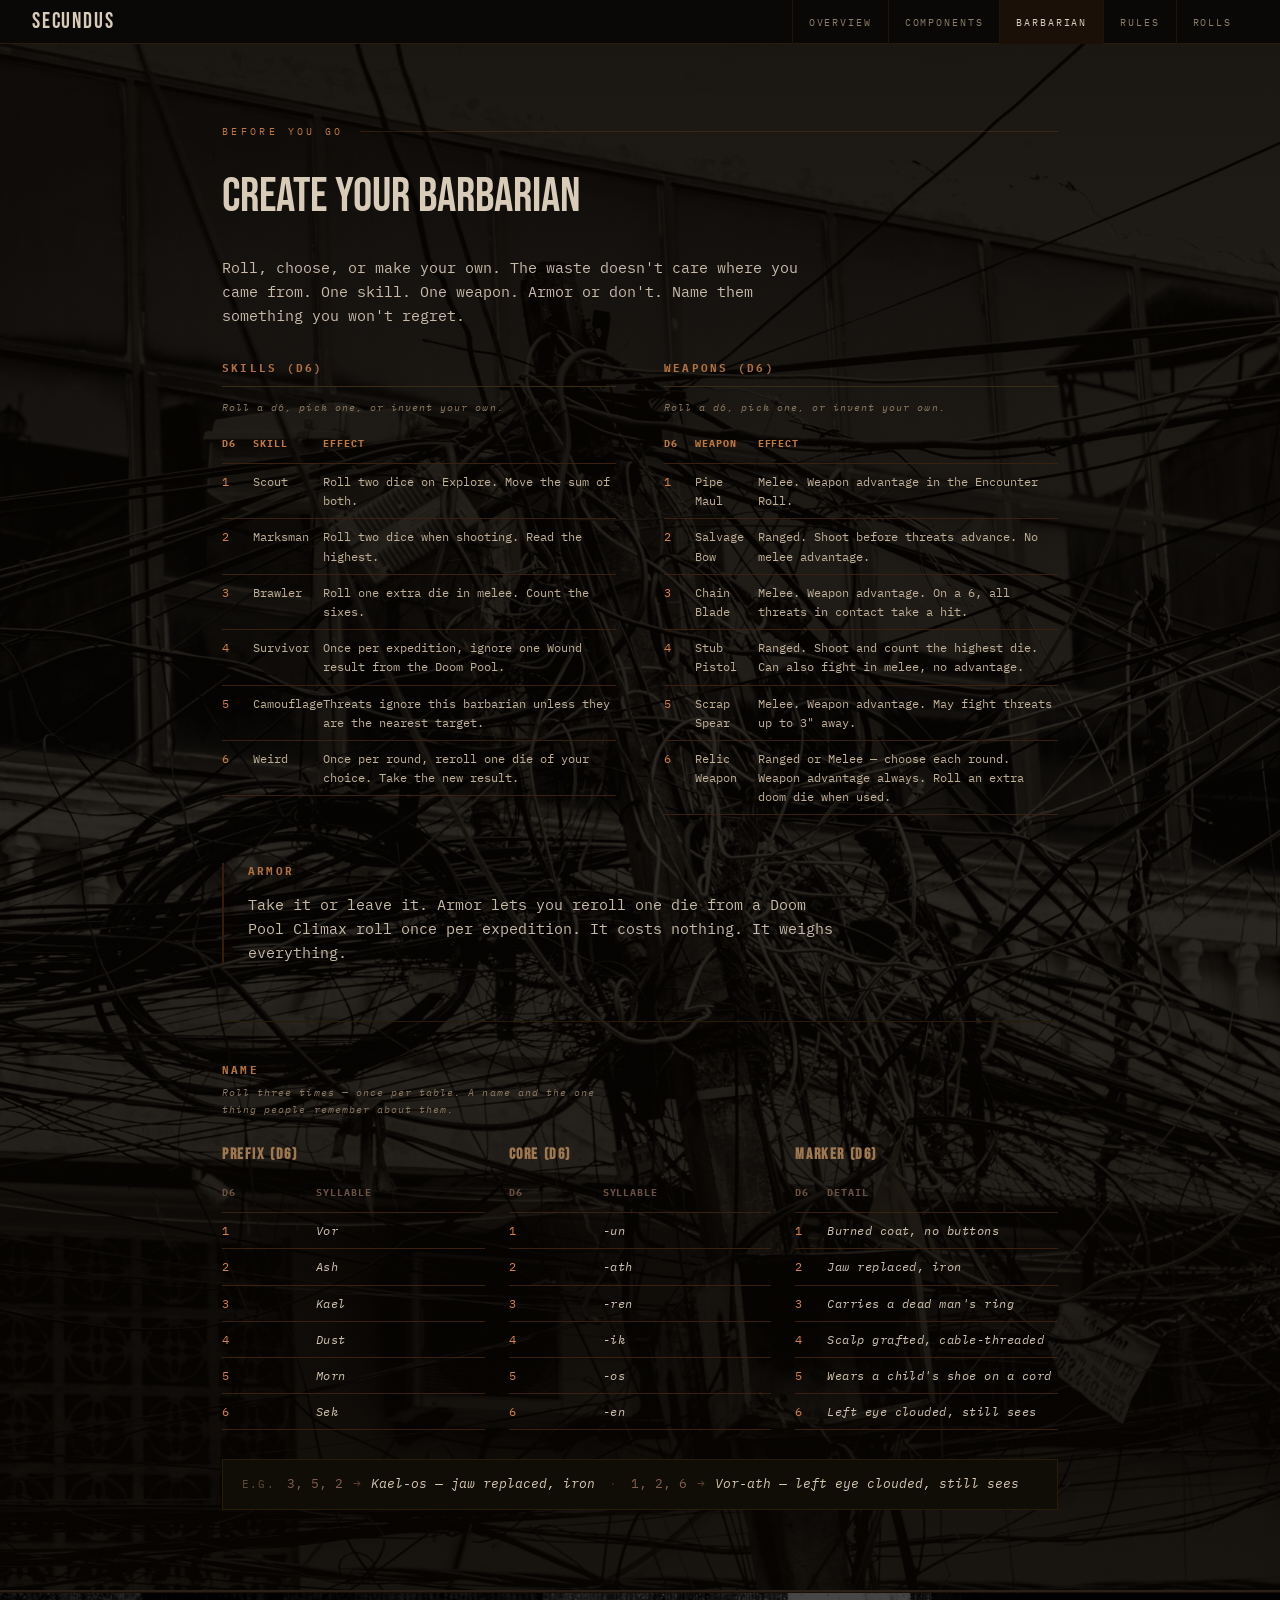
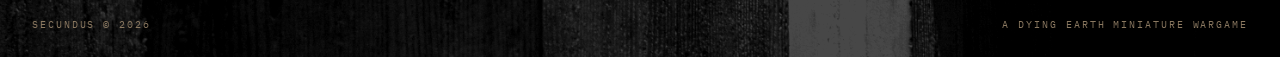
==== commit e5eaf847: "discriptors" ====
--- a/barbarian.html
+++ b/barbarian.html
@@ -79,7 +79,7 @@
         <!-- ===================== NAME GENERATOR ===================== -->
         <div class="name-generator">
           <h3>Name</h3>
-          <p class="table-instruction">Roll three times — once per table. Combine. That's who you are now.</p>
+          <p class="table-instruction">Roll three times — once per table. A name and the one thing people remember about them.</p>
 
           <div class="name-tables">
 
@@ -114,16 +114,16 @@
             </div>
 
             <div class="name-table-block">
-              <h4>Epithet (d6)</h4>
+              <h4>Marker (d6)</h4>
               <table class="ref-table">
-                <thead><tr><th>d6</th><th>Name</th></tr></thead>
+                <thead><tr><th>d6</th><th>Detail</th></tr></thead>
                 <tbody>
-                  <tr><td>1</td><td>the Spent</td></tr>
-                  <tr><td>2</td><td>Ashborn</td></tr>
-                  <tr><td>3</td><td>Wreckskin</td></tr>
-                  <tr><td>4</td><td>of the Pale</td></tr>
-                  <tr><td>5</td><td>Twice-Dead</td></tr>
-                  <tr><td>6</td><td>the Corroded</td></tr>
+                  <tr><td>1</td><td>Burned coat, no buttons</td></tr>
+                  <tr><td>2</td><td>Jaw replaced, iron</td></tr>
+                  <tr><td>3</td><td>Carries a dead man's ring</td></tr>
+                  <tr><td>4</td><td>Scalp grafted, cable-threaded</td></tr>
+                  <tr><td>5</td><td>Wears a child's shoe on a cord</td></tr>
+                  <tr><td>6</td><td>Left eye clouded, still sees</td></tr>
                 </tbody>
               </table>
             </div>
@@ -134,11 +134,11 @@
             <span class="name-example-label">e.g.</span>
             <span class="name-example-roll">3, 5, 2</span>
             <span class="name-example-arrow">→</span>
-            <span class="name-example-result">Kael-os Ashborn</span>
+            <span class="name-example-result">Kael-os — jaw replaced, iron</span>
             <span class="name-example-sep">·</span>
             <span class="name-example-roll">1, 2, 6</span>
             <span class="name-example-arrow">→</span>
-            <span class="name-example-result">Vor-ath the Corroded</span>
+            <span class="name-example-result">Vor-ath — left eye clouded, still sees</span>
           </div>
 
         </div>
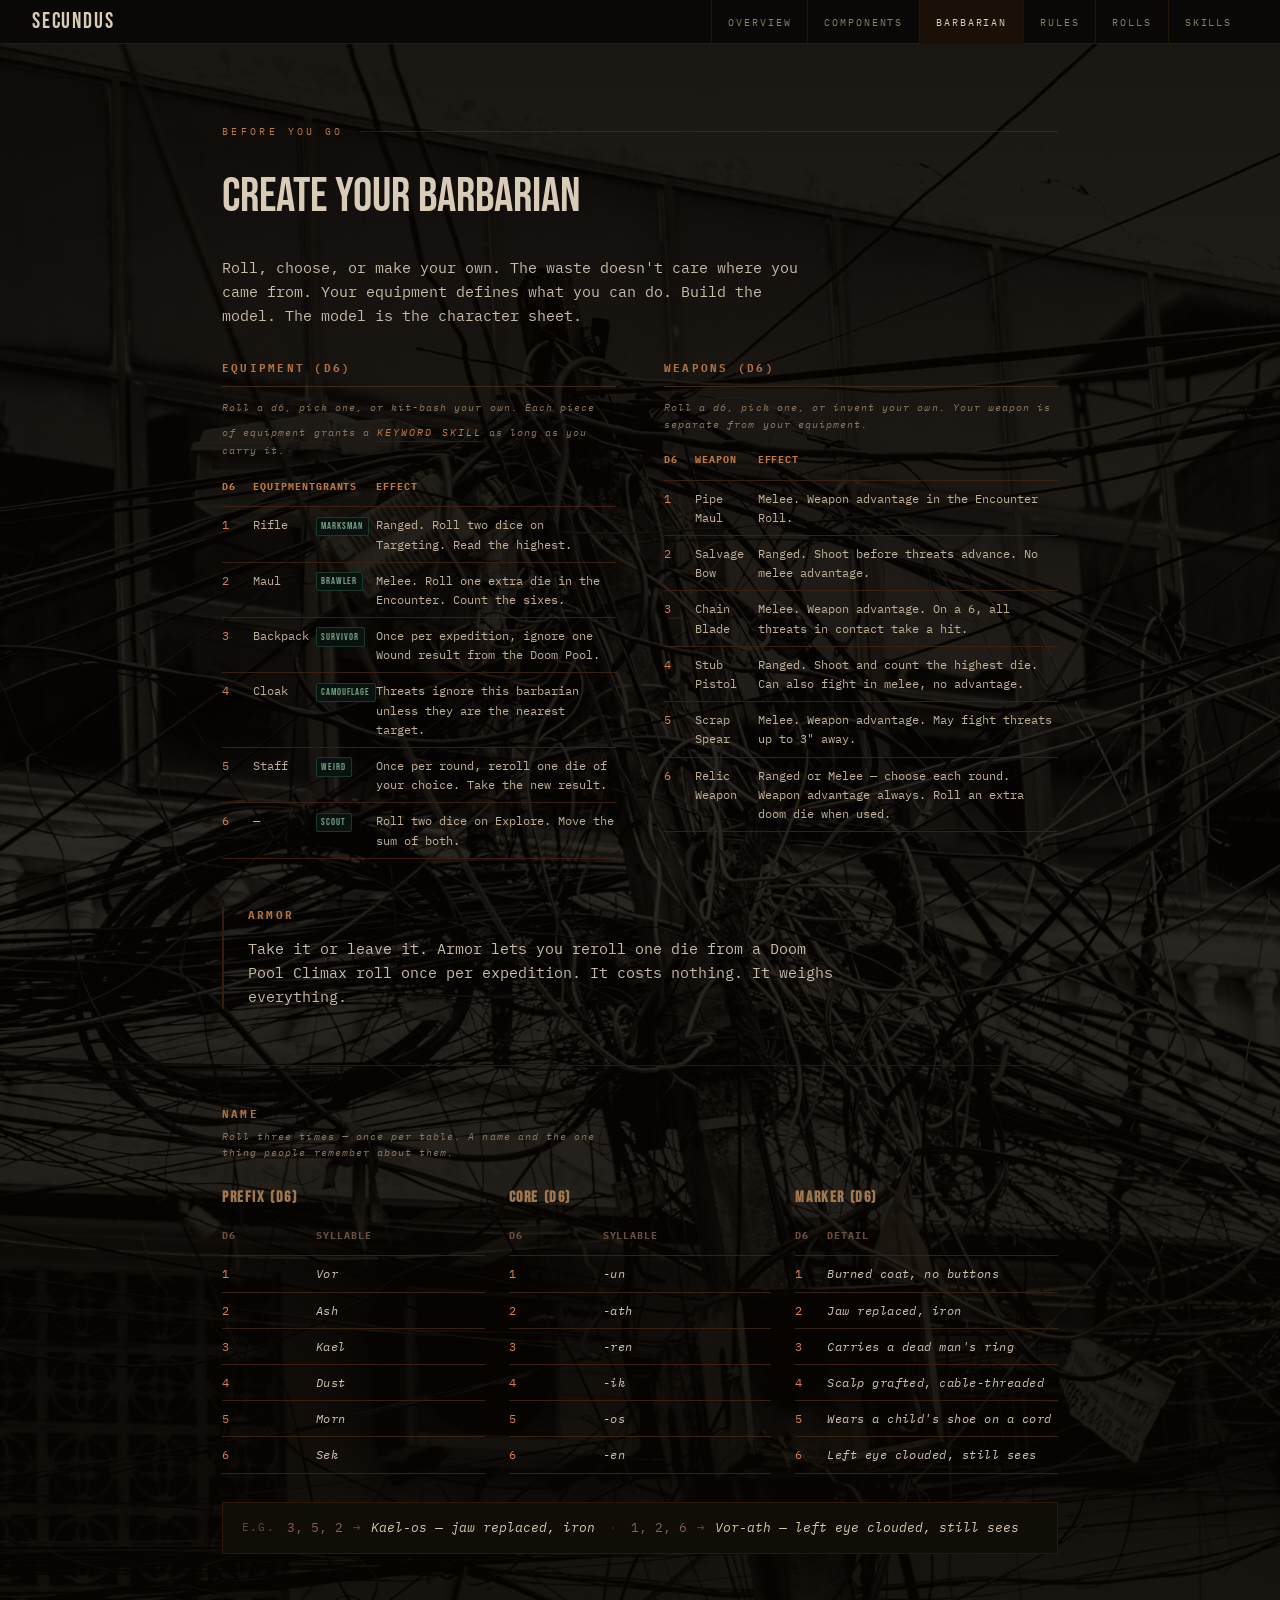
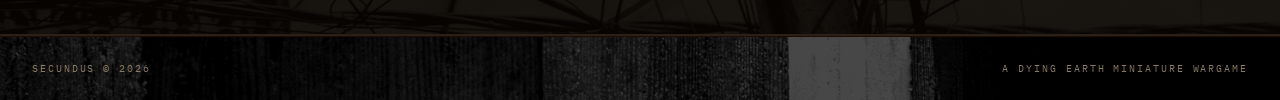
==== commit 0422077c: "skills" ====
--- a/barbarian.html
+++ b/barbarian.html
@@ -22,6 +22,7 @@
       <li><a href="barbarian.html" class="nav-active">Barbarian</a></li>
       <li><a href="rules.html">Rules</a></li>
       <li><a href="rolls.html">Rolls</a></li>
+      <li><a href="skills.html">Skills</a></li>
     </ul>
   </nav>
   <!-- =================== END NAV =================== -->
@@ -33,29 +34,29 @@
       <div class="section-inner">
         <div class="section-label">Before You Go</div>
         <h2>Create Your Barbarian</h2>
-        <p>Roll, choose, or make your own. The waste doesn't care where you came from. One skill. One weapon. Armor or don't. Name them something you won't regret.</p>
+        <p>Roll, choose, or make your own. The waste doesn't care where you came from. Your equipment defines what you can do. Build the model. The model is the character sheet.</p>
 
         <div class="barbarian-tables">
 
           <div class="barbarian-table-block">
-            <h3>Skills (d6)</h3>
-            <p class="table-instruction">Roll a d6, pick one, or invent your own.</p>
+            <h3>Equipment (d6)</h3>
+            <p class="table-instruction">Roll a d6, pick one, or kit-bash your own. Each piece of equipment grants a <a href="skills.html" class="roll-link" style="font-size:inherit;">keyword skill</a> as long as you carry it.</p>
             <table class="ref-table">
-              <thead><tr><th>d6</th><th>Skill</th><th>Effect</th></tr></thead>
+              <thead><tr><th>d6</th><th>Equipment</th><th>Grants</th><th>Effect</th></tr></thead>
               <tbody>
-                <tr><td>1</td><td>Scout</td><td>Roll two dice on Explore. Move the sum of both.</td></tr>
-                <tr><td>2</td><td>Marksman</td><td>Roll two dice when shooting. Read the highest.</td></tr>
-                <tr><td>3</td><td>Brawler</td><td>Roll one extra die in melee. Count the sixes.</td></tr>
-                <tr><td>4</td><td>Survivor</td><td>Once per expedition, ignore one Wound result from the Doom Pool.</td></tr>
-                <tr><td>5</td><td>Camouflage</td><td>Threats ignore this barbarian unless they are the nearest target.</td></tr>
-                <tr><td>6</td><td>Weird</td><td>Once per round, reroll one die of your choice. Take the new result.</td></tr>
+                <tr><td>1</td><td>Rifle</td><td><span class="skill-keyword">Marksman</span></td><td>Ranged. Roll two dice on Targeting. Read the highest.</td></tr>
+                <tr><td>2</td><td>Maul</td><td><span class="skill-keyword">Brawler</span></td><td>Melee. Roll one extra die in the Encounter. Count the sixes.</td></tr>
+                <tr><td>3</td><td>Backpack</td><td><span class="skill-keyword">Survivor</span></td><td>Once per expedition, ignore one Wound result from the Doom Pool.</td></tr>
+                <tr><td>4</td><td>Cloak</td><td><span class="skill-keyword">Camouflage</span></td><td>Threats ignore this barbarian unless they are the nearest target.</td></tr>
+                <tr><td>5</td><td>Staff</td><td><span class="skill-keyword">Weird</span></td><td>Once per round, reroll one die of your choice. Take the new result.</td></tr>
+                <tr><td>6</td><td>—</td><td><span class="skill-keyword">Scout</span></td><td>Roll two dice on Explore. Move the sum of both.</td></tr>
               </tbody>
             </table>
           </div>
 
           <div class="barbarian-table-block">
             <h3>Weapons (d6)</h3>
-            <p class="table-instruction">Roll a d6, pick one, or invent your own.</p>
+            <p class="table-instruction">Roll a d6, pick one, or invent your own. Your weapon is separate from your equipment.</p>
             <table class="ref-table">
               <thead><tr><th>d6</th><th>Weapon</th><th>Effect</th></tr></thead>
               <tbody>
--- a/style.css
+++ b/style.css
@@ -1326,6 +1326,261 @@
 }
 /* =================== END RULES FLOWCHART =================== */
 
+/* ===================== SKILLS ENCYCLOPEDIA ===================== */
+
+/* Keyword pill — used inline across all pages */
+.skill-keyword {
+  display: inline-block;
+  font-family: 'Bebas Neue', sans-serif;
+  font-size: 0.85em;
+  letter-spacing: 0.1em;
+  color: #70a080;
+  background: #0a1210;
+  border: 1px solid #1e3828;
+  padding: 0.05em 0.45em 0.05em;
+  border-radius: 2px;
+  vertical-align: middle;
+}
+
+/* Skills hero */
+#skills-hero {
+  background: #070a08;
+  position: relative;
+  padding-top: 7rem;
+}
+
+#skills-hero::before {
+  content: '';
+  position: absolute;
+  inset: 0;
+  background: url('4.jpg') center 40% / cover no-repeat;
+  filter: grayscale(1) contrast(1.1) brightness(0.38) sepia(0.4);
+  z-index: 0;
+}
+
+#skills-hero::after {
+  content: '';
+  position: absolute;
+  inset: 0;
+  background: linear-gradient(to bottom, rgba(7,10,8,0.72) 0%, rgba(7,10,8,0.58) 60%, rgba(7,10,8,0.90) 100%);
+  z-index: 1;
+}
+
+#skills-hero .section-inner {
+  position: relative;
+  z-index: 2;
+}
+
+#skills-hero .section-label { color: #60a070; }
+#skills-hero .section-label::after { background: #2a5838; }
+#skills-hero h2 { color: var(--bone); }
+#skills-hero p { color: #c8bba8; max-width: 60ch; }
+#skills-hero p + p { margin-top: 0.75rem; }
+
+/* Skill entries section */
+#skill-entries {
+  background: #080b09;
+  position: relative;
+}
+
+#skill-entries::before {
+  content: '';
+  position: absolute;
+  inset: 0;
+  background: url('4.jpg') center 60% / cover no-repeat;
+  filter: grayscale(1) contrast(1.1) brightness(0.22) sepia(0.4);
+  z-index: 0;
+}
+
+#skill-entries::after {
+  content: '';
+  position: absolute;
+  inset: 0;
+  background: rgba(8,11,9,0.82);
+  z-index: 1;
+}
+
+#skill-entries .section-inner {
+  position: relative;
+  z-index: 2;
+  display: flex;
+  flex-direction: column;
+  gap: 0;
+}
+
+/* Individual skill entry card */
+.skill-entry {
+  border: 1px solid #1e3020;
+  background: #0b110d;
+  margin-bottom: 2px;
+}
+
+.skill-entry:first-child { border-radius: 3px 3px 0 0; }
+.skill-entry:last-child  { border-radius: 0 0 3px 3px; margin-bottom: 0; }
+
+.skill-entry-header {
+  display: flex;
+  align-items: baseline;
+  gap: 1rem;
+  padding: 1.4rem 2rem 1.1rem;
+  border-bottom: 1px solid #1a2e1e;
+  background: #0d1510;
+  flex-wrap: wrap;
+}
+
+.skill-source-tag {
+  font-family: 'IBM Plex Mono', monospace;
+  font-size: 0.65rem;
+  letter-spacing: 0.15em;
+  text-transform: uppercase;
+  color: #3a6045;
+  border: 1px solid #1e3828;
+  padding: 0.2em 0.6em;
+  background: #080e0a;
+  flex-shrink: 0;
+}
+
+.skill-name {
+  font-family: 'Bebas Neue', sans-serif;
+  font-size: 2rem;
+  letter-spacing: 0.05em;
+  color: #a0d0b0;
+  margin: 0;
+  line-height: 1;
+}
+
+.skill-granted-by {
+  font-family: 'IBM Plex Mono', monospace;
+  font-size: 0.75rem;
+  color: #4a6855;
+  margin-left: auto;
+  white-space: nowrap;
+}
+
+.skill-granted-by .skill-keyword {
+  font-size: 0.8rem;
+}
+
+.skill-entry-body {
+  padding: 1.5rem 2rem 1.75rem;
+}
+
+.skill-rule-block {
+  margin-bottom: 1rem;
+}
+
+.skill-rule-text {
+  font-size: 0.95rem;
+  color: #d0c8b8;
+  line-height: 1.65;
+  border-left: 2px solid #2a5838;
+  padding-left: 1rem;
+}
+
+.skill-rule-text a.roll-link {
+  color: #90c8a0;
+  border-color: #3a7850;
+}
+
+.skill-reminder {
+  font-size: 0.78rem;
+  color: #607860;
+  line-height: 1.6;
+  font-style: italic;
+  border-top: 1px solid #141e16;
+  padding-top: 0.9rem;
+  margin-top: 0.9rem;
+}
+
+/* Setup links row on rules page */
+.setup-links {
+  display: flex;
+  flex-wrap: wrap;
+  gap: 1rem;
+  margin-top: 1.5rem;
+}
+
+/* Kitbashing section */
+#kitbashing {
+  background: #0a0c0a;
+  position: relative;
+}
+
+#kitbashing::before {
+  content: '';
+  position: absolute;
+  inset: 0;
+  background: url('3.jpg') center 50% / cover no-repeat;
+  filter: grayscale(1) contrast(1.1) brightness(0.38) sepia(0.35);
+  z-index: 0;
+}
+
+#kitbashing::after {
+  content: '';
+  position: absolute;
+  inset: 0;
+  background: linear-gradient(to bottom, rgba(10,12,10,0.70) 0%, rgba(10,12,10,0.60) 50%, rgba(10,12,10,0.88) 100%);
+  z-index: 1;
+}
+
+#kitbashing .section-inner {
+  position: relative;
+  z-index: 2;
+}
+
+#kitbashing .section-label { color: #608060; }
+#kitbashing .section-label::after { background: #2a4028; }
+#kitbashing h2 { color: var(--bone); }
+#kitbashing h3 { color: #80a878; border-color: #243a22; }
+#kitbashing p { color: #c8bba8; }
+
+.kit-grid {
+  display: grid;
+  grid-template-columns: 1fr 1fr;
+  gap: 2rem;
+  margin-top: 2rem;
+}
+
+.kit-block h3 {
+  margin-top: 0;
+}
+
+/* Rules setup section */
+#rules-setup {
+  background: #090c09;
+  position: relative;
+}
+
+#rules-setup::before {
+  content: '';
+  position: absolute;
+  inset: 0;
+  background: url('1.jpg') center 40% / cover no-repeat;
+  filter: grayscale(1) contrast(1.1) brightness(0.35) sepia(0.3);
+  z-index: 0;
+}
+
+#rules-setup::after {
+  content: '';
+  position: absolute;
+  inset: 0;
+  background: rgba(9,12,9,0.75);
+  z-index: 1;
+}
+
+#rules-setup .section-inner {
+  position: relative;
+  z-index: 2;
+}
+
+#rules-setup .section-label { color: #a08050; }
+#rules-setup .section-label::after { background: #5a4028; }
+#rules-setup h2 { color: var(--bone); }
+#rules-setup p { color: #c8bba8; max-width: 65ch; }
+#rules-setup p + p { margin-top: 0.75rem; }
+
+/* =================== END SKILLS ENCYCLOPEDIA =================== */
+
 @media (max-width: 700px) {
   #overview .section-inner { grid-template-columns: 1fr; gap: 2rem; }
   .component-grid { grid-template-columns: 1fr 1fr; }
@@ -1333,4 +1588,9 @@
   .component-item:nth-child(2n) { border-right: none; }
   .ref-grid { grid-template-columns: 1fr; }
   h2 { font-size: 2.2rem; }
-}
+  .kit-grid { grid-template-columns: 1fr; gap: 1.5rem; }
+  .skill-entry-header { flex-direction: column; gap: 0.4rem; padding: 1rem 1.25rem 0.8rem; }
+  .skill-granted-by { margin-left: 0; }
+  .skill-entry-body { padding: 1rem 1.25rem 1.25rem; }
+  .skill-name { font-size: 1.6rem; }
+}
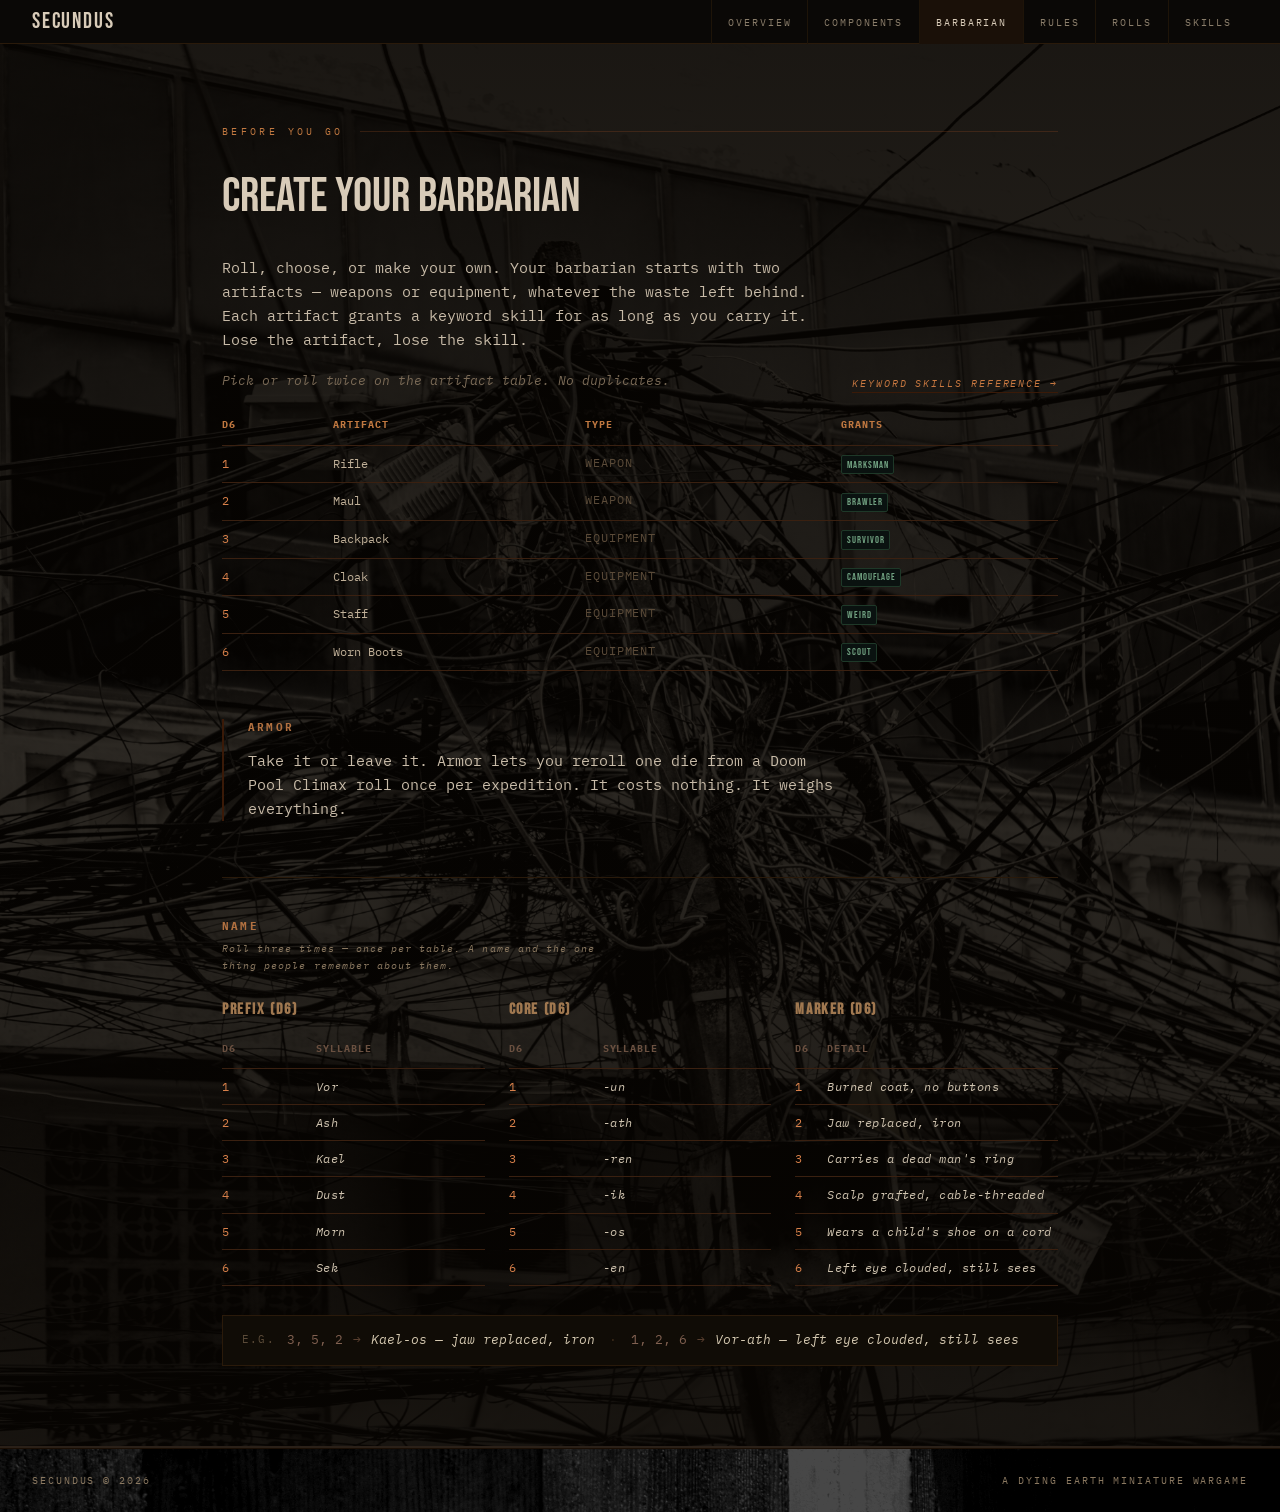
==== commit 20caaeb9: "equip[ment skills]" ====
--- a/barbarian.html
+++ b/barbarian.html
@@ -34,43 +34,44 @@
       <div class="section-inner">
         <div class="section-label">Before You Go</div>
         <h2>Create Your Barbarian</h2>
-        <p>Roll, choose, or make your own. The waste doesn't care where you came from. Your equipment defines what you can do. Build the model. The model is the character sheet.</p>
+        <p>Roll, choose, or make your own. Your barbarian starts with two artifacts — weapons or equipment, whatever the waste left behind. Each artifact grants a keyword skill for as long as you carry it. Lose the artifact, lose the skill.</p>
 
-        <div class="barbarian-tables">
+        <div class="barbarian-artifact-intro">
+          <span>Pick or roll twice on the artifact table. No duplicates.</span>
+          <a href="skills.html" class="roll-link">Keyword Skills Reference →</a>
+        </div>
 
-          <div class="barbarian-table-block">
-            <h3>Equipment (d6)</h3>
-            <p class="table-instruction">Roll a d6, pick one, or kit-bash your own. Each piece of equipment grants a <a href="skills.html" class="roll-link" style="font-size:inherit;">keyword skill</a> as long as you carry it.</p>
-            <table class="ref-table">
-              <thead><tr><th>d6</th><th>Equipment</th><th>Grants</th><th>Effect</th></tr></thead>
-              <tbody>
-                <tr><td>1</td><td>Rifle</td><td><span class="skill-keyword">Marksman</span></td><td>Ranged. Roll two dice on Targeting. Read the highest.</td></tr>
-                <tr><td>2</td><td>Maul</td><td><span class="skill-keyword">Brawler</span></td><td>Melee. Roll one extra die in the Encounter. Count the sixes.</td></tr>
-                <tr><td>3</td><td>Backpack</td><td><span class="skill-keyword">Survivor</span></td><td>Once per expedition, ignore one Wound result from the Doom Pool.</td></tr>
-                <tr><td>4</td><td>Cloak</td><td><span class="skill-keyword">Camouflage</span></td><td>Threats ignore this barbarian unless they are the nearest target.</td></tr>
-                <tr><td>5</td><td>Staff</td><td><span class="skill-keyword">Weird</span></td><td>Once per round, reroll one die of your choice. Take the new result.</td></tr>
-                <tr><td>6</td><td>—</td><td><span class="skill-keyword">Scout</span></td><td>Roll two dice on Explore. Move the sum of both.</td></tr>
-              </tbody>
-            </table>
-          </div>
-
-          <div class="barbarian-table-block">
-            <h3>Weapons (d6)</h3>
-            <p class="table-instruction">Roll a d6, pick one, or invent your own. Your weapon is separate from your equipment.</p>
-            <table class="ref-table">
-              <thead><tr><th>d6</th><th>Weapon</th><th>Effect</th></tr></thead>
-              <tbody>
-                <tr><td>1</td><td>Pipe Maul</td><td>Melee. Weapon advantage in the Encounter Roll.</td></tr>
-                <tr><td>2</td><td>Salvage Bow</td><td>Ranged. Shoot before threats advance. No melee advantage.</td></tr>
-                <tr><td>3</td><td>Chain Blade</td><td>Melee. Weapon advantage. On a 6, all threats in contact take a hit.</td></tr>
-                <tr><td>4</td><td>Stub Pistol</td><td>Ranged. Shoot and count the highest die. Can also fight in melee, no advantage.</td></tr>
-                <tr><td>5</td><td>Scrap Spear</td><td>Melee. Weapon advantage. May fight threats up to 3" away.</td></tr>
-                <tr><td>6</td><td>Relic Weapon</td><td>Ranged or Melee — choose each round. Weapon advantage always. Roll an extra doom die when used.</td></tr>
-              </tbody>
-            </table>
-          </div>
-
-        </div>
+        <table class="ref-table artifact-table">
+          <thead>
+            <tr><th>d6</th><th>Artifact</th><th>Type</th><th>Grants</th></tr>
+          </thead>
+          <tbody>
+            <tr>
+              <td>1</td><td>Rifle</td><td class="artifact-type">Weapon</td>
+              <td><a href="skills.html#skill-marksman" class="skill-keyword skill-keyword--link">Marksman</a></td>
+            </tr>
+            <tr>
+              <td>2</td><td>Maul</td><td class="artifact-type">Weapon</td>
+              <td><a href="skills.html#skill-brawler" class="skill-keyword skill-keyword--link">Brawler</a></td>
+            </tr>
+            <tr>
+              <td>3</td><td>Backpack</td><td class="artifact-type">Equipment</td>
+              <td><a href="skills.html#skill-survivor" class="skill-keyword skill-keyword--link">Survivor</a></td>
+            </tr>
+            <tr>
+              <td>4</td><td>Cloak</td><td class="artifact-type">Equipment</td>
+              <td><a href="skills.html#skill-camouflage" class="skill-keyword skill-keyword--link">Camouflage</a></td>
+            </tr>
+            <tr>
+              <td>5</td><td>Staff</td><td class="artifact-type">Equipment</td>
+              <td><a href="skills.html#skill-weird" class="skill-keyword skill-keyword--link">Weird</a></td>
+            </tr>
+            <tr>
+              <td>6</td><td>Worn Boots</td><td class="artifact-type">Equipment</td>
+              <td><a href="skills.html#skill-scout" class="skill-keyword skill-keyword--link">Scout</a></td>
+            </tr>
+          </tbody>
+        </table>
 
         <div class="barbarian-armor">
           <h3>Armor</h3>
--- a/style.css
+++ b/style.css
@@ -564,6 +564,43 @@
   margin-top: 0;
 }
 
+.barbarian-artifact-intro {
+  display: flex;
+  align-items: center;
+  justify-content: space-between;
+  gap: 1rem;
+  flex-wrap: wrap;
+  margin-bottom: 1rem;
+  font-size: 0.8rem;
+  color: #7a6a56;
+  font-style: italic;
+}
+
+.artifact-table {
+  width: 100%;
+  margin-bottom: 0;
+}
+
+.artifact-table .artifact-type {
+  font-size: 0.72rem;
+  color: #5a4a38;
+  letter-spacing: 0.08em;
+  text-transform: uppercase;
+}
+
+/* Clickable skill keyword variant */
+.skill-keyword--link {
+  text-decoration: none;
+  cursor: pointer;
+  transition: background 0.15s, color 0.15s, border-color 0.15s;
+}
+
+.skill-keyword--link:hover {
+  background: #122018;
+  color: #90d8a8;
+  border-color: #2e5840;
+}
+
 .barbarian-armor {
   margin-top: 3rem;
   border-left: 2px solid #3a1a08;
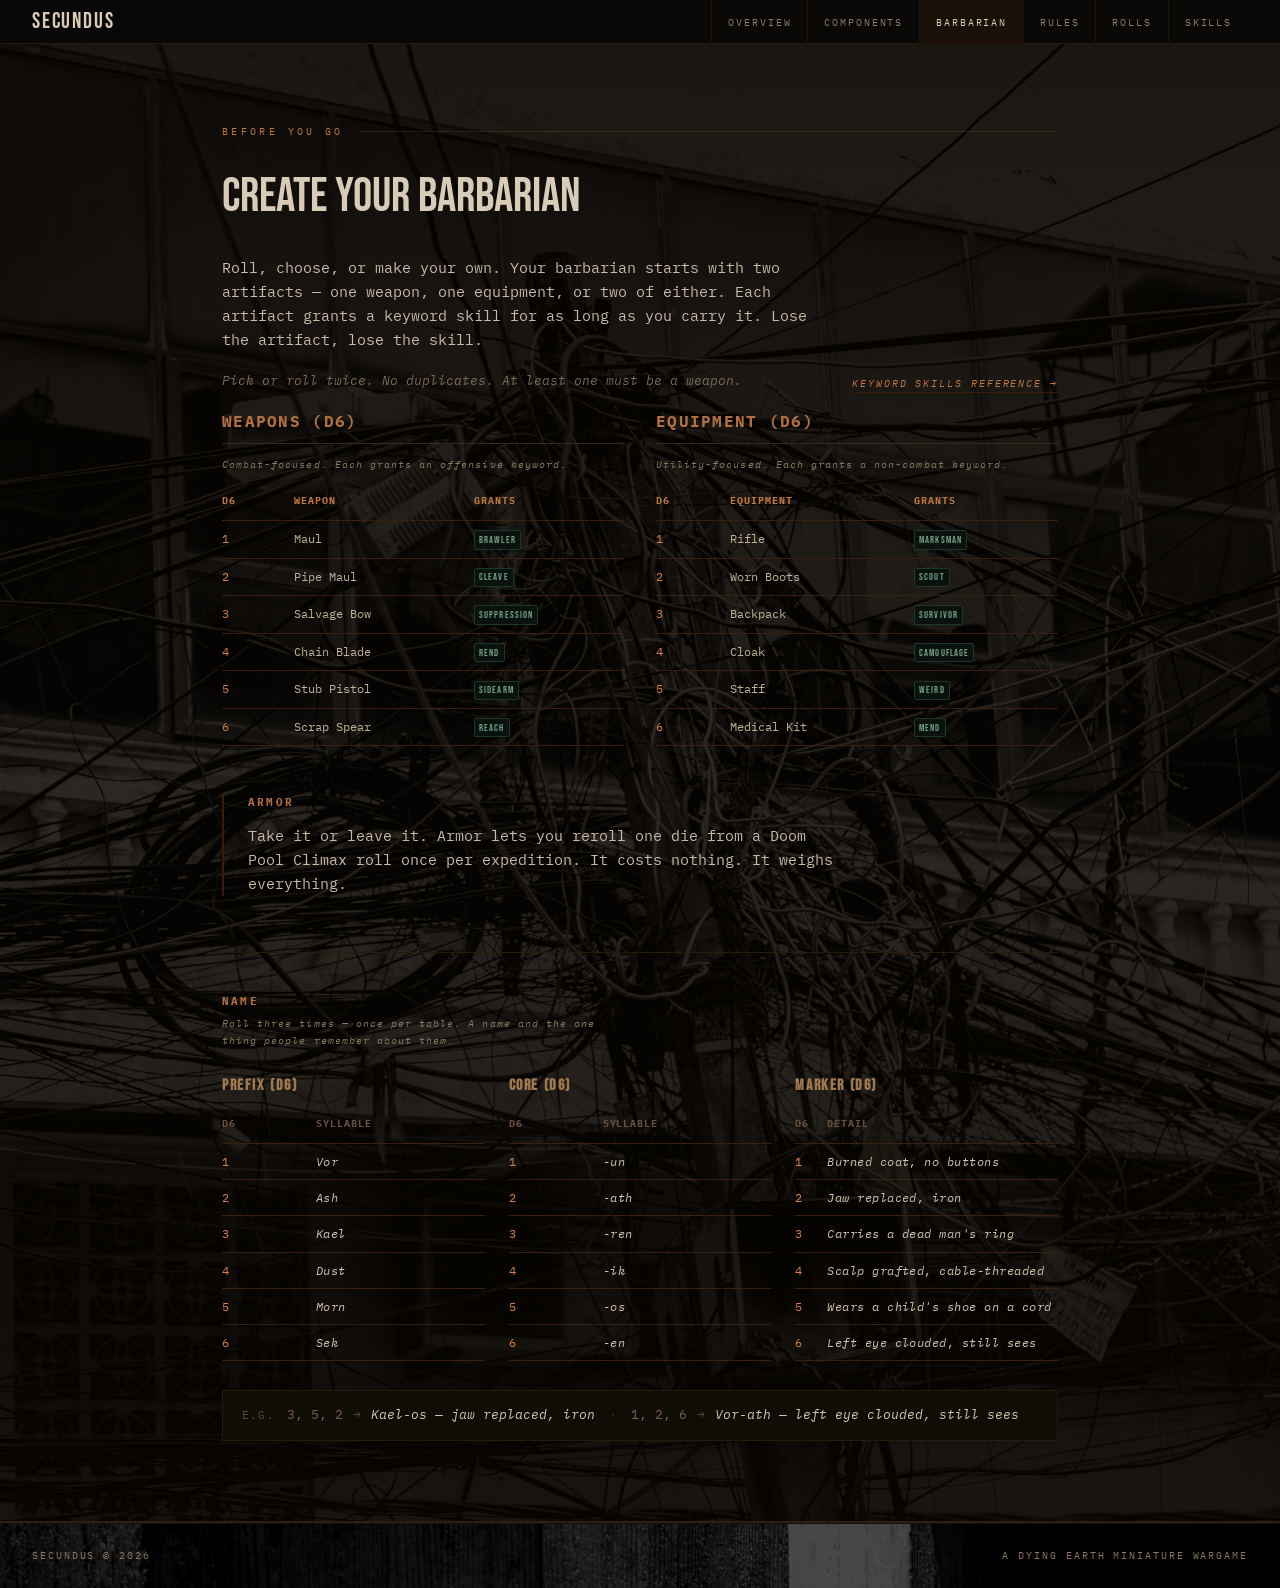
==== commit 5ca9a9f1: "artifacts" ====
--- a/barbarian.html
+++ b/barbarian.html
@@ -34,44 +34,88 @@
       <div class="section-inner">
         <div class="section-label">Before You Go</div>
         <h2>Create Your Barbarian</h2>
-        <p>Roll, choose, or make your own. Your barbarian starts with two artifacts — weapons or equipment, whatever the waste left behind. Each artifact grants a keyword skill for as long as you carry it. Lose the artifact, lose the skill.</p>
+        <p>Roll, choose, or make your own. Your barbarian starts with two artifacts — one weapon, one equipment, or two of either. Each artifact grants a keyword skill for as long as you carry it. Lose the artifact, lose the skill.</p>
 
         <div class="barbarian-artifact-intro">
-          <span>Pick or roll twice on the artifact table. No duplicates.</span>
+          <span>Pick or roll twice. No duplicates. At least one must be a weapon.</span>
           <a href="skills.html" class="roll-link">Keyword Skills Reference →</a>
         </div>
 
-        <table class="ref-table artifact-table">
-          <thead>
-            <tr><th>d6</th><th>Artifact</th><th>Type</th><th>Grants</th></tr>
-          </thead>
-          <tbody>
-            <tr>
-              <td>1</td><td>Rifle</td><td class="artifact-type">Weapon</td>
-              <td><a href="skills.html#skill-marksman" class="skill-keyword skill-keyword--link">Marksman</a></td>
-            </tr>
-            <tr>
-              <td>2</td><td>Maul</td><td class="artifact-type">Weapon</td>
-              <td><a href="skills.html#skill-brawler" class="skill-keyword skill-keyword--link">Brawler</a></td>
-            </tr>
-            <tr>
-              <td>3</td><td>Backpack</td><td class="artifact-type">Equipment</td>
-              <td><a href="skills.html#skill-survivor" class="skill-keyword skill-keyword--link">Survivor</a></td>
-            </tr>
-            <tr>
-              <td>4</td><td>Cloak</td><td class="artifact-type">Equipment</td>
-              <td><a href="skills.html#skill-camouflage" class="skill-keyword skill-keyword--link">Camouflage</a></td>
-            </tr>
-            <tr>
-              <td>5</td><td>Staff</td><td class="artifact-type">Equipment</td>
-              <td><a href="skills.html#skill-weird" class="skill-keyword skill-keyword--link">Weird</a></td>
-            </tr>
-            <tr>
-              <td>6</td><td>Worn Boots</td><td class="artifact-type">Equipment</td>
-              <td><a href="skills.html#skill-scout" class="skill-keyword skill-keyword--link">Scout</a></td>
-            </tr>
-          </tbody>
-        </table>
+        <div class="artifact-tables">
+
+          <div class="artifact-table-block">
+            <h3>Weapons (d6)</h3>
+            <p class="table-instruction">Combat-focused. Each grants an offensive keyword.</p>
+            <table class="ref-table artifact-table">
+              <thead>
+                <tr><th>d6</th><th>Weapon</th><th>Grants</th></tr>
+              </thead>
+              <tbody>
+                <tr>
+                  <td>1</td><td>Maul</td>
+                  <td><a href="skills.html#skill-brawler" class="skill-keyword skill-keyword--link">Brawler</a></td>
+                </tr>
+                <tr>
+                  <td>2</td><td>Pipe Maul</td>
+                  <td><a href="skills.html#skill-cleave" class="skill-keyword skill-keyword--link">Cleave</a></td>
+                </tr>
+                <tr>
+                  <td>3</td><td>Salvage Bow</td>
+                  <td><a href="skills.html#skill-suppression" class="skill-keyword skill-keyword--link">Suppression</a></td>
+                </tr>
+                <tr>
+                  <td>4</td><td>Chain Blade</td>
+                  <td><a href="skills.html#skill-rend" class="skill-keyword skill-keyword--link">Rend</a></td>
+                </tr>
+                <tr>
+                  <td>5</td><td>Stub Pistol</td>
+                  <td><a href="skills.html#skill-sidearm" class="skill-keyword skill-keyword--link">Sidearm</a></td>
+                </tr>
+                <tr>
+                  <td>6</td><td>Scrap Spear</td>
+                  <td><a href="skills.html#skill-reach" class="skill-keyword skill-keyword--link">Reach</a></td>
+                </tr>
+              </tbody>
+            </table>
+          </div>
+
+          <div class="artifact-table-block">
+            <h3>Equipment (d6)</h3>
+            <p class="table-instruction">Utility-focused. Each grants a non-combat keyword.</p>
+            <table class="ref-table artifact-table">
+              <thead>
+                <tr><th>d6</th><th>Equipment</th><th>Grants</th></tr>
+              </thead>
+              <tbody>
+                <tr>
+                  <td>1</td><td>Rifle</td>
+                  <td><a href="skills.html#skill-marksman" class="skill-keyword skill-keyword--link">Marksman</a></td>
+                </tr>
+                <tr>
+                  <td>2</td><td>Worn Boots</td>
+                  <td><a href="skills.html#skill-scout" class="skill-keyword skill-keyword--link">Scout</a></td>
+                </tr>
+                <tr>
+                  <td>3</td><td>Backpack</td>
+                  <td><a href="skills.html#skill-survivor" class="skill-keyword skill-keyword--link">Survivor</a></td>
+                </tr>
+                <tr>
+                  <td>4</td><td>Cloak</td>
+                  <td><a href="skills.html#skill-camouflage" class="skill-keyword skill-keyword--link">Camouflage</a></td>
+                </tr>
+                <tr>
+                  <td>5</td><td>Staff</td>
+                  <td><a href="skills.html#skill-weird" class="skill-keyword skill-keyword--link">Weird</a></td>
+                </tr>
+                <tr>
+                  <td>6</td><td>Medical Kit</td>
+                  <td><a href="skills.html#skill-mend" class="skill-keyword skill-keyword--link">Mend</a></td>
+                </tr>
+              </tbody>
+            </table>
+          </div>
+
+        </div>
 
         <div class="barbarian-armor">
           <h3>Armor</h3>
--- a/style.css
+++ b/style.css
@@ -576,6 +576,19 @@
   font-style: italic;
 }
 
+.artifact-tables {
+  display: grid;
+  grid-template-columns: 1fr 1fr;
+  gap: 2rem;
+  margin-bottom: 0;
+}
+
+.artifact-table-block h3 {
+  margin-top: 0;
+  font-size: 1rem;
+  letter-spacing: 0.08em;
+}
+
 .artifact-table {
   width: 100%;
   margin-bottom: 0;
@@ -586,6 +599,22 @@
   color: #5a4a38;
   letter-spacing: 0.08em;
   text-transform: uppercase;
+}
+
+/* Skill group divider labels on skills page */
+.skill-group-label {
+  font-family: 'Bebas Neue', sans-serif;
+  font-size: 0.8rem;
+  letter-spacing: 0.25em;
+  text-transform: uppercase;
+  color: #3a5040;
+  padding: 2rem 0 0.75rem;
+  border-bottom: 1px solid #1a2e1e;
+  margin-bottom: 2px;
+}
+
+.skill-group-label:first-child {
+  padding-top: 0;
 }
 
 /* Clickable skill keyword variant */
@@ -1626,6 +1655,7 @@
   .ref-grid { grid-template-columns: 1fr; }
   h2 { font-size: 2.2rem; }
   .kit-grid { grid-template-columns: 1fr; gap: 1.5rem; }
+  .artifact-tables { grid-template-columns: 1fr; gap: 1.5rem; }
   .skill-entry-header { flex-direction: column; gap: 0.4rem; padding: 1rem 1.25rem 0.8rem; }
   .skill-granted-by { margin-left: 0; }
   .skill-entry-body { padding: 1rem 1.25rem 1.25rem; }
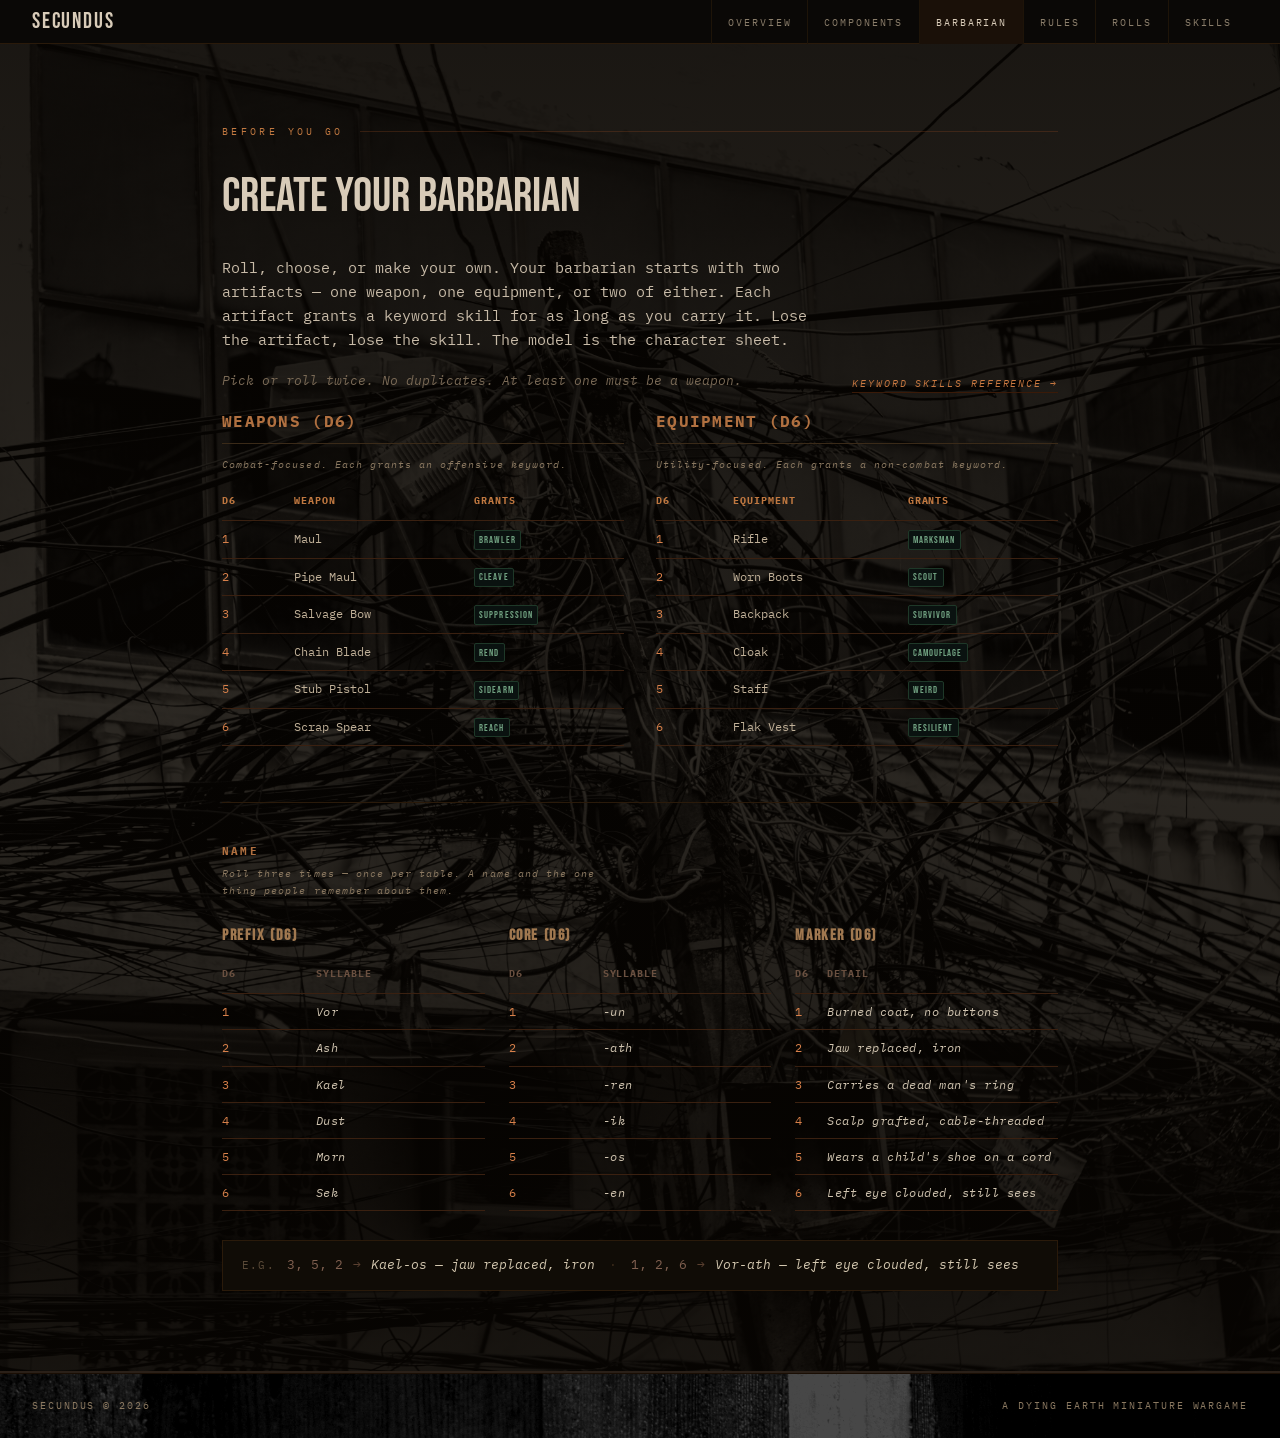
==== commit bc43d8af: "more artifacts" ====
--- a/barbarian.html
+++ b/barbarian.html
@@ -34,7 +34,7 @@
       <div class="section-inner">
         <div class="section-label">Before You Go</div>
         <h2>Create Your Barbarian</h2>
-        <p>Roll, choose, or make your own. Your barbarian starts with two artifacts — one weapon, one equipment, or two of either. Each artifact grants a keyword skill for as long as you carry it. Lose the artifact, lose the skill.</p>
+        <p>Roll, choose, or make your own. Your barbarian starts with two artifacts — one weapon, one equipment, or two of either. Each artifact grants a keyword skill for as long as you carry it. Lose the artifact, lose the skill. The model is the character sheet.</p>
 
         <div class="barbarian-artifact-intro">
           <span>Pick or roll twice. No duplicates. At least one must be a weapon.</span>
@@ -108,18 +108,13 @@
                   <td><a href="skills.html#skill-weird" class="skill-keyword skill-keyword--link">Weird</a></td>
                 </tr>
                 <tr>
-                  <td>6</td><td>Medical Kit</td>
-                  <td><a href="skills.html#skill-mend" class="skill-keyword skill-keyword--link">Mend</a></td>
+                  <td>6</td><td>Flak Vest</td>
+                  <td><a href="skills.html#skill-resilient" class="skill-keyword skill-keyword--link">Resilient</a></td>
                 </tr>
               </tbody>
             </table>
           </div>
 
-        </div>
-
-        <div class="barbarian-armor">
-          <h3>Armor</h3>
-          <p>Take it or leave it. Armor lets you reroll one die from a Doom Pool Climax roll once per expedition. It costs nothing. It weighs everything.</p>
         </div>
 
         <!-- ===================== NAME GENERATOR ===================== -->
--- a/style.css
+++ b/style.css
@@ -630,18 +630,6 @@
   border-color: #2e5840;
 }
 
-.barbarian-armor {
-  margin-top: 3rem;
-  border-left: 2px solid #3a1a08;
-  padding-left: 1.5rem;
-}
-
-.barbarian-armor h3 {
-  margin-top: 0;
-  border: none;
-  padding: 0;
-}
-
 /* --- Name Generator --- */
 .name-generator {
   margin-top: 3.5rem;
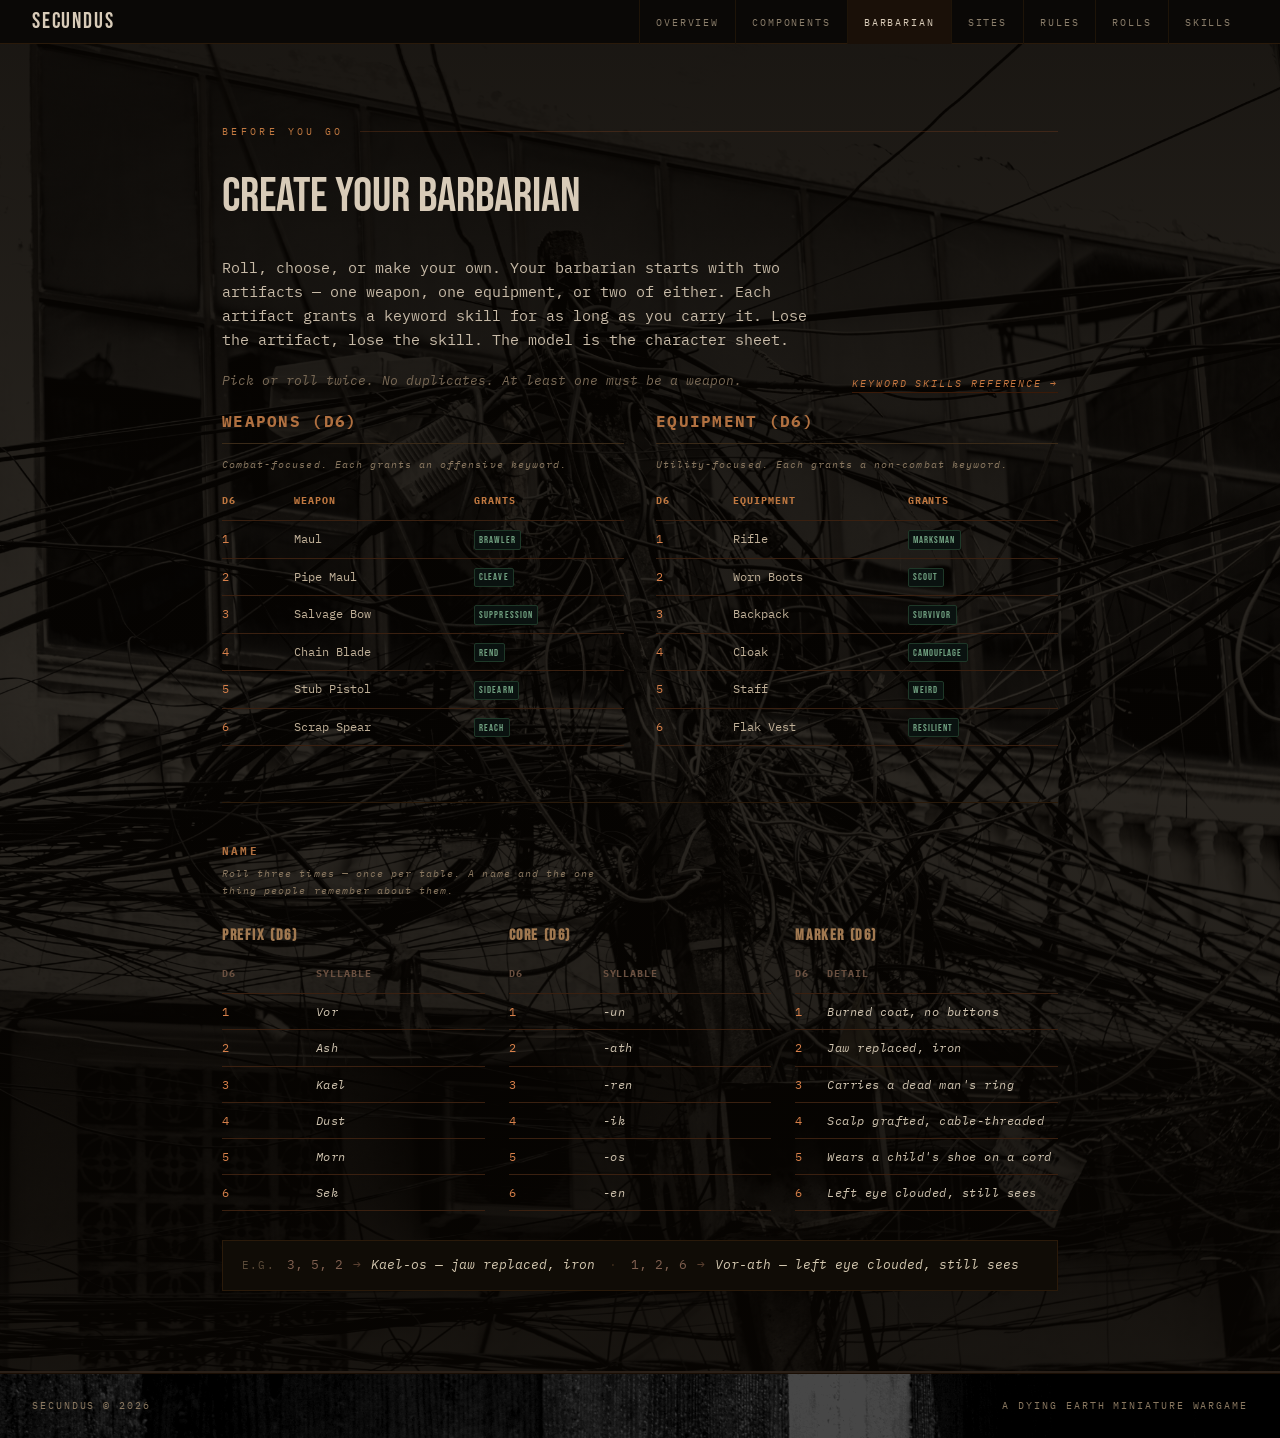
==== commit aa267b31: "sites" ====
--- a/barbarian.html
+++ b/barbarian.html
@@ -20,6 +20,7 @@
       <li><a href="index.html#overview">Overview</a></li>
       <li><a href="components.html">Components</a></li>
       <li><a href="barbarian.html" class="nav-active">Barbarian</a></li>
+      <li><a href="sites.html">Sites</a></li>
       <li><a href="rules.html">Rules</a></li>
       <li><a href="rolls.html">Rolls</a></li>
       <li><a href="skills.html">Skills</a></li>
--- a/style.css
+++ b/style.css
@@ -1649,3 +1649,258 @@
   .skill-entry-body { padding: 1rem 1.25rem 1.25rem; }
   .skill-name { font-size: 1.6rem; }
 }
+
+/* ===================== SITES ===================== */
+
+/* Sites hero */
+#sites-hero {
+  background: #07080a;
+  position: relative;
+}
+
+#sites-hero::before {
+  content: '';
+  position: absolute;
+  inset: 0;
+  background: url('2.jpg') center 45% / cover no-repeat;
+  filter: grayscale(0.75) contrast(1.2) brightness(0.32) sepia(0.5);
+  z-index: 0;
+}
+
+#sites-hero::after {
+  content: '';
+  position: absolute;
+  inset: 0;
+  background: linear-gradient(
+    to bottom,
+    rgba(5, 6, 8, 0.88) 0%,
+    rgba(5, 6, 8, 0.65) 55%,
+    rgba(5, 6, 8, 0.90) 100%
+  );
+  z-index: 1;
+}
+
+#sites-hero .section-inner {
+  position: relative;
+  z-index: 2;
+}
+
+#sites-hero .section-label { color: #5a8878; }
+#sites-hero .section-label::after { background: #2a4840; }
+#sites-hero h2 { color: var(--bone); }
+#sites-hero p { color: #c8bba8; max-width: 62ch; }
+#sites-hero p + p { margin-top: 0.75rem; }
+
+/* Site entries section */
+#site-entries {
+  background: #080a08;
+  position: relative;
+}
+
+#site-entries::before {
+  content: '';
+  position: absolute;
+  inset: 0;
+  background: url('5.jpg') center 50% / cover no-repeat;
+  filter: grayscale(0.8) contrast(1.1) brightness(0.22) sepia(0.4);
+  z-index: 0;
+}
+
+#site-entries::after {
+  content: '';
+  position: absolute;
+  inset: 0;
+  background: rgba(6, 8, 6, 0.88);
+  z-index: 1;
+}
+
+#site-entries .section-inner {
+  position: relative;
+  z-index: 2;
+}
+
+#site-entries .section-label { color: #5a8870; }
+#site-entries .section-label::after { background: #2a4838; }
+#site-entries h2 { color: var(--bone); }
+#site-entries h3 { color: #80a888; border-color: #1e3828; }
+#site-entries p { color: #c8bba8; }
+
+.site-build-intro {
+  display: flex;
+  align-items: center;
+  justify-content: space-between;
+  gap: 1rem;
+  flex-wrap: wrap;
+  margin-bottom: 1.5rem;
+  font-size: 0.8rem;
+  color: #7a6a56;
+  font-style: italic;
+}
+
+.site-table-block {
+  margin-bottom: 3rem;
+}
+
+.site-table-block h3 {
+  margin-top: 0;
+  font-size: 1rem;
+  letter-spacing: 0.08em;
+}
+
+.site-table {
+  width: 100%;
+  margin-bottom: 0;
+}
+
+/* Site type tag — terrain classification pill */
+.site-type-tag {
+  display: inline-block;
+  font-size: 0.52rem;
+  letter-spacing: 0.18em;
+  text-transform: uppercase;
+  color: #5a8878;
+  background: #080e0c;
+  border: 1px solid #1a3828;
+  padding: 0.2em 0.55em;
+  white-space: nowrap;
+}
+
+/* Site rules blocks */
+.site-rules {
+  display: grid;
+  grid-template-columns: 1fr 1fr 1fr;
+  gap: 2rem;
+  border-top: 1px solid #1e3020;
+  padding-top: 2.5rem;
+}
+
+.site-rule-block h3 {
+  margin-top: 0;
+  font-size: 0.65rem;
+  letter-spacing: 0.2em;
+  color: #80a888;
+  border-color: #1e3828;
+}
+
+.site-rule-block p {
+  font-size: 0.78rem;
+  max-width: 100%;
+  color: #b0a898;
+}
+
+/* Win conditions section */
+#site-wins {
+  background: #060808;
+  position: relative;
+}
+
+#site-wins::before {
+  content: '';
+  position: absolute;
+  inset: 0;
+  background: url('1.jpg') center 55% / cover no-repeat;
+  filter: grayscale(0.7) contrast(1.15) brightness(0.25) sepia(0.5);
+  z-index: 0;
+}
+
+#site-wins::after {
+  content: '';
+  position: absolute;
+  inset: 0;
+  background: linear-gradient(
+    to bottom,
+    rgba(4, 6, 6, 0.88) 0%,
+    rgba(4, 6, 6, 0.72) 50%,
+    rgba(4, 6, 6, 0.92) 100%
+  );
+  z-index: 1;
+}
+
+#site-wins .section-inner {
+  position: relative;
+  z-index: 2;
+}
+
+#site-wins .section-label { color: #4a7868; }
+#site-wins .section-label::after { background: #1e3830; }
+#site-wins h2 { color: var(--bone); }
+#site-wins > .section-inner > p { color: #c0b4a0; max-width: 62ch; }
+#site-wins > .section-inner > p + p { margin-top: 0.75rem; }
+
+/* Win condition card grid */
+.site-wins-grid {
+  display: grid;
+  grid-template-columns: 1fr 1fr;
+  gap: 2px;
+  margin-top: 3rem;
+  border: 1px solid #1a2e22;
+}
+
+.site-win-card {
+  background: rgba(6, 10, 8, 0.85);
+  border-right: 1px solid #1a2e22;
+  border-bottom: 1px solid #1a2e22;
+  display: flex;
+  flex-direction: column;
+}
+
+.site-win-card:nth-child(2n) { border-right: none; }
+.site-win-card:nth-last-child(-n+2) { border-bottom: none; }
+
+.site-win-header {
+  padding: 1.25rem 1.5rem 1rem;
+  border-bottom: 1px solid #1a2e22;
+  background: rgba(8, 14, 10, 0.9);
+  display: flex;
+  flex-direction: column;
+  gap: 0.3rem;
+}
+
+.site-win-site {
+  font-size: 0.55rem;
+  letter-spacing: 0.25em;
+  text-transform: uppercase;
+  color: #4a7060;
+}
+
+.site-win-label {
+  font-family: 'Bebas Neue', cursive;
+  font-size: 1.6rem;
+  color: #a0c8b0;
+  line-height: 1;
+}
+
+.site-win-body {
+  padding: 1.25rem 1.5rem 1.5rem;
+  display: flex;
+  flex-direction: column;
+  gap: 0.75rem;
+}
+
+.site-win-condition {
+  font-size: 0.78rem;
+  color: #c8bba8;
+  max-width: 100%;
+  margin: 0;
+  border-left: 2px solid #2a5838;
+  padding-left: 0.85rem;
+  line-height: 1.65;
+}
+
+.site-win-ecology {
+  font-size: 0.72rem;
+  color: #607860;
+  font-style: italic;
+  max-width: 100%;
+  margin: 0;
+  line-height: 1.65;
+}
+
+@media (max-width: 700px) {
+  .site-rules { grid-template-columns: 1fr; gap: 1.5rem; }
+  .site-wins-grid { grid-template-columns: 1fr; }
+  .site-win-card { border-right: none; }
+  .site-win-card:nth-last-child(-n+2) { border-bottom: 1px solid #1a2e22; }
+  .site-win-card:last-child { border-bottom: none; }
+}
+/* =================== END SITES =================== */
